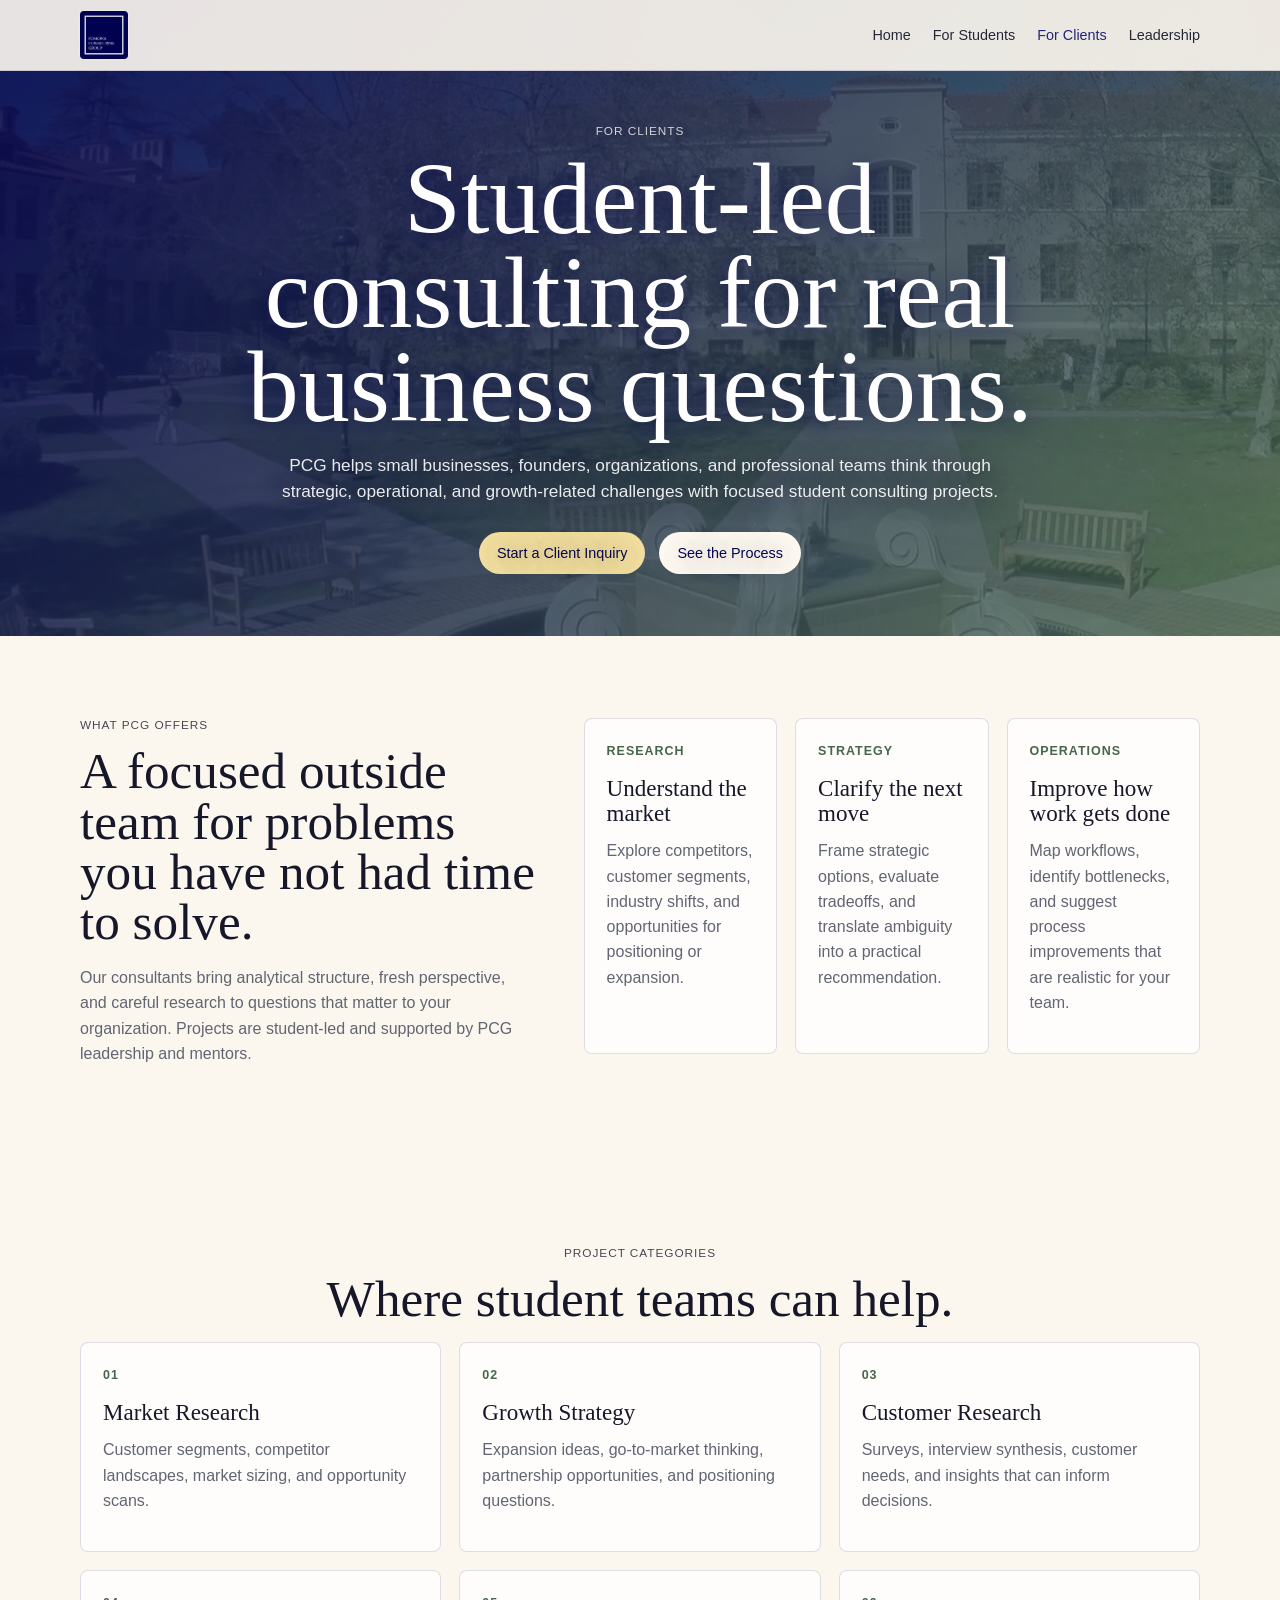
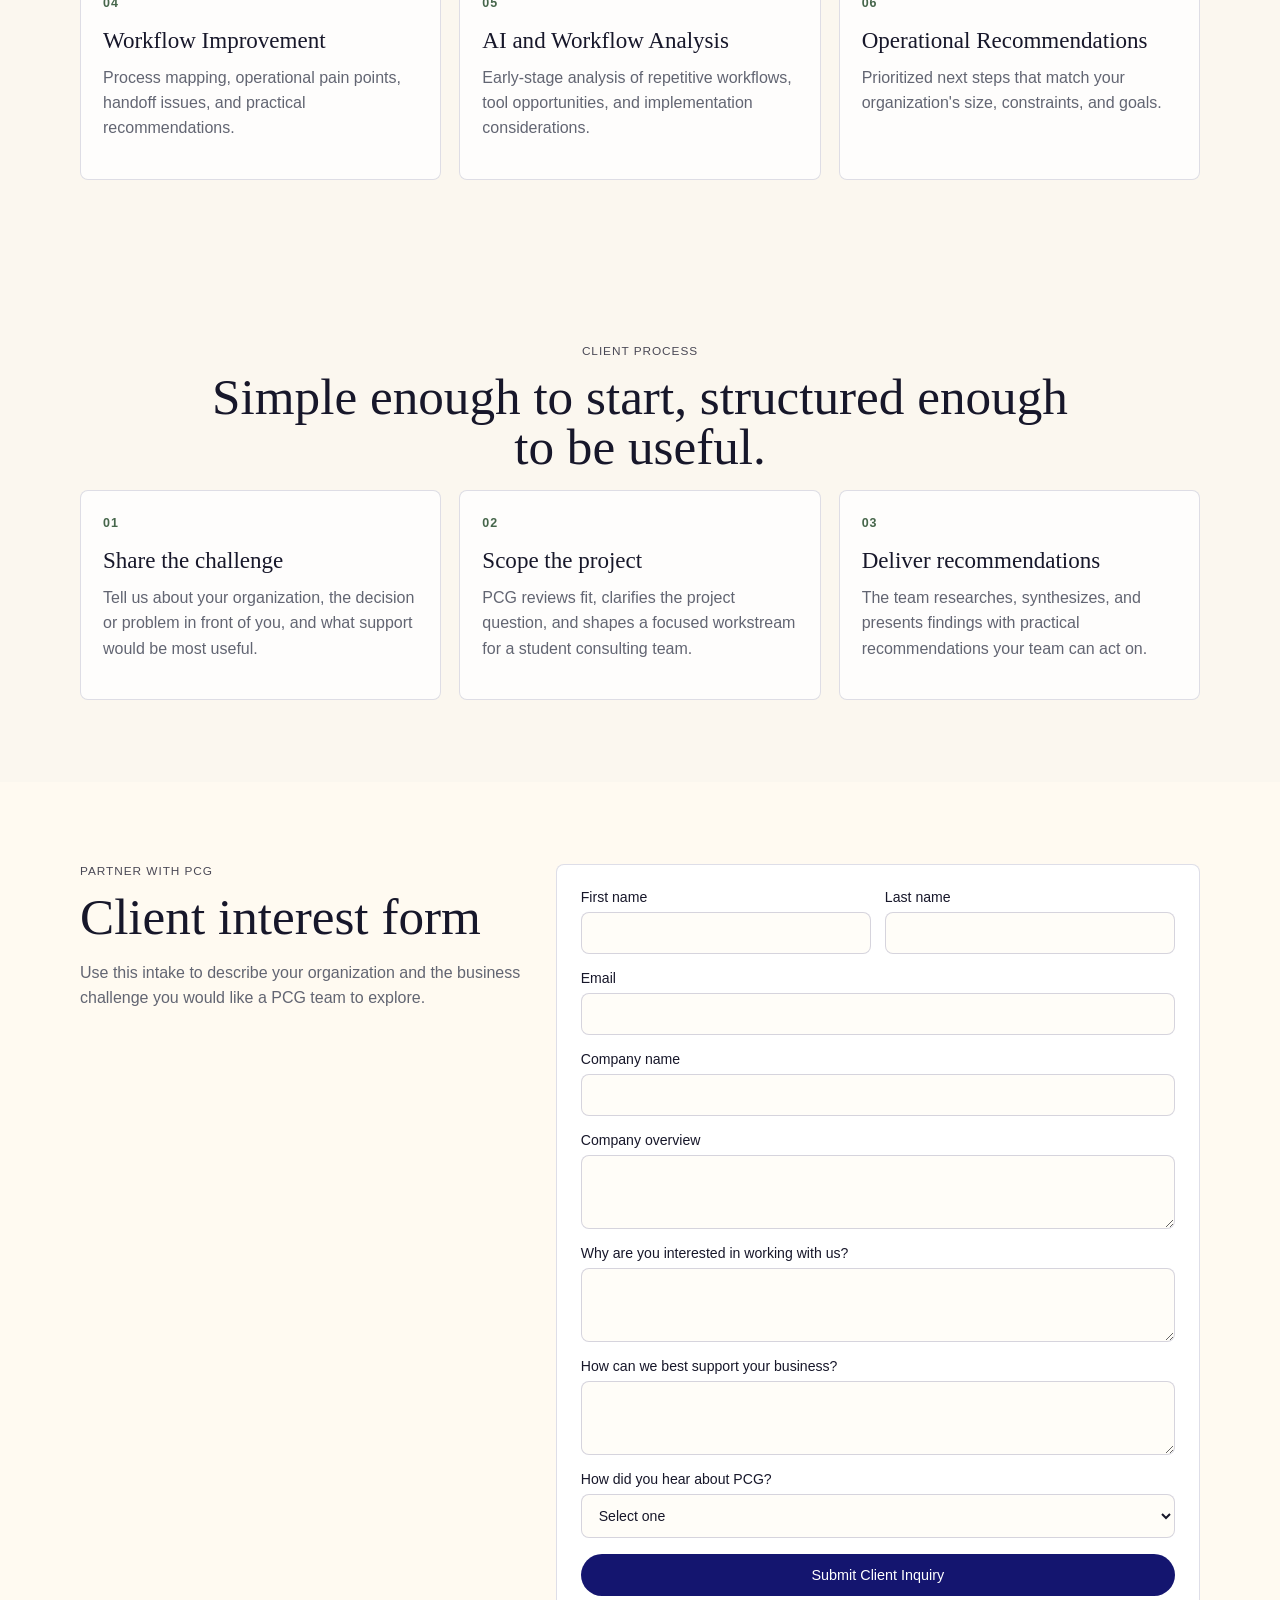
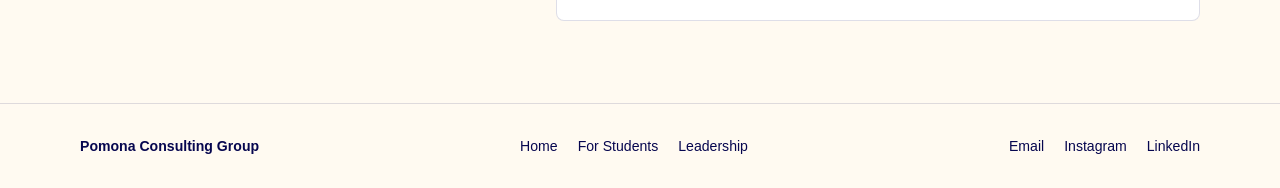
==== clients.html @ 4e0ae2c9 "Restructure PCG site for students and clients" ====
<!doctype html>
<html lang="en">
  <head>
    <meta charset="utf-8">
    <meta name="viewport" content="width=device-width, initial-scale=1">
    <meta name="description" content="Partner with Pomona Consulting Group on student-led consulting projects for strategy, operations, research, and growth questions.">
    <title>For Clients | Pomona Consulting Group</title>
    <link rel="icon" href="assets/pcg-logo.png" type="image/png">
    <link rel="apple-touch-icon" href="assets/pcg-logo.png">
    <link rel="stylesheet" href="styles.css">
  </head>
  <body>
    <div class="loader" aria-hidden="true">
      <div class="loader__pill"><span class="loader__spinner"></span><span>welcome to PCG</span></div>
    </div>

    <header class="site-header site-header--solid" data-header>
      <nav class="nav" aria-label="Primary navigation">
        <a class="nav__brand" href="index.html" aria-label="Pomona Consulting Group home"><img src="assets/pcg-logo.png" alt="Pomona Consulting Group"></a>
        <div class="nav__links">
          <a class="nav__link" href="index.html">Home</a>
          <a class="nav__link" href="students.html">For Students</a>
          <a class="nav__link is-active" href="clients.html">For Clients</a>
          <a class="nav__link" href="leadership.html">Leadership</a>
        </div>
        <button class="nav__toggle" type="button" data-menu-toggle aria-label="Open menu"><span></span><span></span></button>
      </nav>
      <div class="mobile-menu" data-mobile-menu>
        <a href="index.html">Home</a>
        <a href="students.html">For Students</a>
        <a href="clients.html">For Clients</a>
        <a href="leadership.html">Leadership</a>
      </div>
    </header>

    <main>
      <section class="hero hero--page">
        <div class="hero__content reveal">
          <p class="eyebrow">For clients</p>
          <h1>Student-led consulting for real business questions.</h1>
          <p class="hero__dek">PCG helps small businesses, founders, organizations, and professional teams think through strategic, operational, and growth-related challenges with focused student consulting projects.</p>
          <div class="hero__actions">
            <a class="button button--warm" href="#client-interest">Start a Client Inquiry</a>
            <a class="button button--light" href="#process">See the Process</a>
          </div>
        </div>
      </section>

      <section class="page-section section-pad">
        <div class="content-split">
          <div class="section-heading reveal">
            <p class="eyebrow">What PCG offers</p>
            <h2>A focused outside team for problems you have not had time to solve.</h2>
            <p>Our consultants bring analytical structure, fresh perspective, and careful research to questions that matter to your organization. Projects are student-led and supported by PCG leadership and mentors.</p>
          </div>
          <div class="detail-grid reveal">
            <article class="detail-card">
              <span>Research</span>
              <h3>Understand the market</h3>
              <p>Explore competitors, customer segments, industry shifts, and opportunities for positioning or expansion.</p>
            </article>
            <article class="detail-card">
              <span>Strategy</span>
              <h3>Clarify the next move</h3>
              <p>Frame strategic options, evaluate tradeoffs, and translate ambiguity into a practical recommendation.</p>
            </article>
            <article class="detail-card">
              <span>Operations</span>
              <h3>Improve how work gets done</h3>
              <p>Map workflows, identify bottlenecks, and suggest process improvements that are realistic for your team.</p>
            </article>
          </div>
        </div>
      </section>

      <section class="page-section section-pad">
        <div class="section-heading section-heading--center reveal">
          <p class="eyebrow">Project categories</p>
          <h2>Where student teams can help.</h2>
        </div>
        <div class="project-grid reveal">
          <article class="detail-card">
            <span>01</span>
            <h3>Market Research</h3>
            <p>Customer segments, competitor landscapes, market sizing, and opportunity scans.</p>
          </article>
          <article class="detail-card">
            <span>02</span>
            <h3>Growth Strategy</h3>
            <p>Expansion ideas, go-to-market thinking, partnership opportunities, and positioning questions.</p>
          </article>
          <article class="detail-card">
            <span>03</span>
            <h3>Customer Research</h3>
            <p>Surveys, interview synthesis, customer needs, and insights that can inform decisions.</p>
          </article>
          <article class="detail-card">
            <span>04</span>
            <h3>Workflow Improvement</h3>
            <p>Process mapping, operational pain points, handoff issues, and practical recommendations.</p>
          </article>
          <article class="detail-card">
            <span>05</span>
            <h3>AI and Workflow Analysis</h3>
            <p>Early-stage analysis of repetitive workflows, tool opportunities, and implementation considerations.</p>
          </article>
          <article class="detail-card">
            <span>06</span>
            <h3>Operational Recommendations</h3>
            <p>Prioritized next steps that match your organization's size, constraints, and goals.</p>
          </article>
        </div>
      </section>

      <section class="page-section section-pad" id="process">
        <div class="section-heading section-heading--center reveal">
          <p class="eyebrow">Client process</p>
          <h2>Simple enough to start, structured enough to be useful.</h2>
        </div>
        <div class="detail-grid reveal">
          <article class="process-card">
            <span>01</span>
            <h3>Share the challenge</h3>
            <p>Tell us about your organization, the decision or problem in front of you, and what support would be most useful.</p>
          </article>
          <article class="process-card">
            <span>02</span>
            <h3>Scope the project</h3>
            <p>PCG reviews fit, clarifies the project question, and shapes a focused workstream for a student consulting team.</p>
          </article>
          <article class="process-card">
            <span>03</span>
            <h3>Deliver recommendations</h3>
            <p>The team researches, synthesizes, and presents findings with practical recommendations your team can act on.</p>
          </article>
        </div>
      </section>

      <section class="form-panel section-pad" id="client-interest">
        <div class="section-heading reveal">
          <p class="eyebrow">Partner with PCG</p>
          <h2>Client interest form</h2>
          <p>Use this intake to describe your organization and the business challenge you would like a PCG team to explore.</p>
        </div>
        <form class="interest-form reveal" data-mailto="pomonaconsulting@gmail.com" data-subject="PCG Client Interest">
          <div class="form-row">
            <label>First name <input name="First name" autocomplete="given-name" required></label>
            <label>Last name <input name="Last name" autocomplete="family-name" required></label>
          </div>
          <label>Email <input type="email" name="Email" autocomplete="email" required></label>
          <label>Company name <input name="Company name" required></label>
          <label>Company overview <textarea name="Company overview" rows="3" required></textarea></label>
          <label>Why are you interested in working with us? <textarea name="Interest reason" rows="3" required></textarea></label>
          <label>How can we best support your business? <textarea name="Support needed" rows="3" required></textarea></label>
          <label>How did you hear about PCG?
            <select name="Referral source" required>
              <option value="">Select one</option>
              <option>Website</option>
              <option>Social media</option>
              <option>Personal referral</option>
              <option>Other</option>
            </select>
          </label>
          <button class="button" type="submit">Submit Client Inquiry</button>
        </form>
      </section>
    </main>

    <footer class="footer">
      <strong>Pomona Consulting Group</strong>
      <div><a href="index.html">Home</a><a href="students.html">For Students</a><a href="leadership.html">Leadership</a></div>
      <div><a href="mailto:pomonaconsulting@gmail.com">Email</a><a href="https://www.instagram.com/" target="_blank" rel="noreferrer">Instagram</a><a href="https://www.linkedin.com/" target="_blank" rel="noreferrer">LinkedIn</a></div>
    </footer>

    <script src="script.js"></script>
  </body>
</html>
---- styles.css ----
:root {
  --ink: #17172a;
  --muted: #626572;
  --paper: #fbf7ef;
  --cream: #fffaf1;
  --white: #ffffff;
  --wash: #f1eadc;
  --line: rgba(4, 0, 80, 0.13);
  --navy: #06064f;
  --navy-soft: #14156f;
  --blue: #494e9d;
  --lavender: #868bbf;
  --sage: #6f8c72;
  --sage-dark: #46664b;
  --gold: #d9b85d;
  --gold-soft: #f2df9f;
  --clay: #b86f52;
  --radius: 8px;
  --nav-height: 70px;
  --max: 1120px;
  --font-display: Georgia, "Times New Roman", serif;
  --font-body: "Avenir Next", Avenir, "Helvetica Neue", Arial, sans-serif;
}

* {
  box-sizing: border-box;
}

html {
  scroll-behavior: smooth;
}

body {
  margin: 0;
  background: var(--paper);
  color: var(--ink);
  font-family: var(--font-body);
  font-size: 16px;
  letter-spacing: 0;
}

body.is-loading {
  overflow: hidden;
}

a {
  color: inherit;
  text-decoration: none;
}

img,
video {
  display: block;
  max-width: 100%;
}

.loader {
  position: fixed;
  inset: 0;
  z-index: 100;
  display: grid;
  place-items: center;
  background: var(--navy);
  transition: opacity 700ms ease, visibility 700ms ease;
}

.loader.is-hidden {
  opacity: 0;
  visibility: hidden;
}

.loader__pill {
  display: inline-flex;
  align-items: center;
  gap: 14px;
  min-width: min(380px, calc(100vw - 48px));
  padding: 18px 24px;
  border: 1px solid rgba(255, 255, 255, 0.5);
  border-radius: 999px;
  background: rgba(255, 255, 255, 0.18);
  color: var(--white);
  font-size: 1.25rem;
}

.loader__spinner {
  width: 22px;
  height: 22px;
  border: 3px solid currentColor;
  border-top-color: transparent;
  border-radius: 999px;
  animation: spin 950ms linear infinite;
}

.site-header {
  position: fixed;
  top: 0;
  left: 0;
  right: 0;
  z-index: 20;
  color: var(--white);
  transition: color 260ms ease, background 260ms ease, backdrop-filter 260ms ease;
}

.site-header.is-scrolled,
.site-header.is-open,
.site-header--solid {
  color: var(--ink);
  background: rgba(255, 250, 241, 0.9);
  backdrop-filter: blur(18px);
  border-bottom: 1px solid var(--line);
}

.nav {
  width: min(var(--max), calc(100% - 72px));
  height: var(--nav-height);
  display: grid;
  grid-template-columns: auto 1fr;
  align-items: center;
  gap: 24px;
  margin: 0 auto;
}

.nav__brand {
  display: block;
  width: 48px;
  height: 48px;
}

.nav__brand img {
  width: 100%;
  height: 100%;
  object-fit: cover;
  border-radius: 4px;
  box-shadow: 0 0 0 1px rgba(255, 255, 255, 0.2);
}

.nav__links {
  display: flex;
  align-items: center;
  justify-content: flex-end;
  gap: 22px;
}

.nav__link {
  font-size: 0.9rem;
  opacity: 0.92;
}

.nav__link.is-active {
  color: var(--gold-soft);
}

.site-header.is-scrolled .nav__link.is-active,
.site-header.is-open .nav__link.is-active,
.site-header--solid .nav__link.is-active {
  color: var(--navy-soft);
}

.button {
  display: inline-flex;
  align-items: center;
  justify-content: center;
  min-height: 42px;
  padding: 12px 18px;
  border: 0;
  border-radius: 999px;
  background: var(--navy-soft);
  color: var(--white);
  cursor: pointer;
  font: inherit;
  font-size: 0.9rem;
  line-height: 1;
  transition: transform 220ms ease, background 220ms ease, color 220ms ease;
}

.button:hover {
  transform: translateY(-2px);
  background: var(--sage-dark);
}

.button--light {
  background: var(--cream);
  color: var(--navy);
}

.button--warm {
  background: var(--gold-soft);
  color: var(--navy);
}

.nav__toggle {
  display: none;
  width: 38px;
  height: 38px;
  border: 0;
  background: transparent;
  color: inherit;
  padding: 0;
}

.nav__toggle span {
  display: block;
  height: 1px;
  background: currentColor;
  margin: 8px 7px;
}

.mobile-menu {
  display: none;
}

.hero {
  min-height: 82svh;
  position: relative;
  display: grid;
  align-items: end;
  justify-items: center;
  padding: calc(var(--nav-height) + 54px) 24px 62px;
  overflow: hidden;
  color: var(--white);
  isolation: isolate;
}

.hero--page {
  min-height: 58svh;
  align-items: center;
  background:
    linear-gradient(135deg, rgba(6, 6, 79, 0.9), rgba(70, 102, 75, 0.74)),
    url("assets/pomona-hero-poster.jpg") center/cover;
}

.hero__media {
  position: absolute;
  inset: 0;
  z-index: -2;
  background: var(--navy);
}

.hero__media::after {
  content: "";
  position: absolute;
  inset: 0;
  background:
    radial-gradient(circle at 52% 42%, rgba(242, 223, 159, 0.16), transparent 42%),
    linear-gradient(to bottom, rgba(4, 0, 80, 0.38), rgba(4, 0, 80, 0.14) 46%, rgba(4, 0, 80, 0.58));
  z-index: 2;
}

.hero__video,
.hero__fallback {
  position: absolute;
  inset: 0;
  width: 100%;
  height: 100%;
  object-fit: cover;
}

.hero__video {
  filter: saturate(1.08) contrast(0.98) brightness(1.04);
  pointer-events: none;
}

.hero__fallback {
  background:
    linear-gradient(rgba(4, 0, 80, 0.32), rgba(4, 0, 80, 0.54)),
    url("assets/pomona-hero-poster.jpg") center/cover;
  z-index: -1;
}

.hero__content {
  width: min(910px, 100%);
  text-align: center;
  text-shadow: 0 2px 26px rgba(4, 0, 80, 0.64);
}

.hero__title {
  max-width: 980px;
}

.hero__title span {
  display: block;
}

.eyebrow {
  margin: 0 0 14px;
  color: currentColor;
  opacity: 0.78;
  font-size: 0.74rem;
  text-transform: uppercase;
  letter-spacing: 0.08em;
}

h1,
h2,
h3,
p {
  margin-top: 0;
}

h1,
h2,
h3 {
  font-family: var(--font-display);
  font-weight: 400;
}

h1 {
  margin: 0 auto 18px;
  font-size: clamp(3.5rem, 8vw, 7.6rem);
  line-height: 0.92;
}

h2 {
  margin-bottom: 18px;
  font-size: clamp(2rem, 4vw, 4.25rem);
  line-height: 0.98;
}

h3 {
  margin-bottom: 12px;
  font-size: clamp(1.24rem, 1.8vw, 1.8rem);
  line-height: 1.08;
}

.hero__dek {
  max-width: 760px;
  margin: 0 auto 28px;
  color: rgba(255, 255, 255, 0.9);
  font-size: clamp(1rem, 1.35vw, 1.16rem);
  line-height: 1.5;
}

.hero__actions,
.button-row {
  display: flex;
  align-items: center;
  justify-content: center;
  gap: 14px;
  flex-wrap: wrap;
}

.section-pad {
  padding: 82px max(24px, calc((100vw - var(--max)) / 2));
}

.mission {
  background: var(--paper);
}

.mission__copy,
.section-heading {
  width: min(860px, 100%);
}

.section-heading--center,
.mission__copy {
  margin: 0 auto;
  text-align: center;
}

.mission p:not(.eyebrow),
.section-heading p:not(.eyebrow),
.metrics p,
.preview-card p,
.client-panel p,
.interest-form p,
.detail-card p,
.process-card p,
.profile-card p,
.timeline-item p {
  color: var(--muted);
  line-height: 1.58;
}

.partners {
  background: var(--cream);
  overflow: hidden;
  border-top: 1px solid rgba(4, 0, 80, 0.08);
  border-bottom: 1px solid rgba(4, 0, 80, 0.08);
}

.logo-marquee {
  margin-top: 38px;
  overflow: hidden;
}

.logo-track {
  display: flex;
  width: max-content;
  gap: 16px;
  animation: marquee 52s linear infinite;
}

.logo-card {
  width: 160px;
  height: 94px;
  display: grid;
  place-items: center;
  padding: 18px;
  border: 1px solid rgba(4, 0, 80, 0.1);
  border-radius: var(--radius);
  background: var(--white);
  box-shadow: 0 10px 28px rgba(25, 22, 8, 0.05);
}

.logo-card--wide {
  width: 210px;
}

.logo-card img {
  max-width: 100%;
  max-height: 58px;
  object-fit: contain;
}

.metrics {
  display: grid;
  grid-template-columns: 0.82fr 1.18fr;
  gap: 48px;
  align-items: center;
  background:
    linear-gradient(135deg, rgba(242, 223, 159, 0.28), transparent 34%),
    linear-gradient(#fbf7ef, #f3eadb);
}

.metrics__photo {
  min-height: 520px;
  border-radius: var(--radius);
  overflow: hidden;
  box-shadow: 0 24px 70px rgba(25, 22, 8, 0.14);
}

.metrics__photo img {
  width: 100%;
  height: 100%;
  min-height: 520px;
  object-fit: cover;
}

.metrics__content h2 {
  font-size: clamp(2rem, 3.6vw, 4rem);
}

.metrics__grid {
  display: grid;
  grid-template-columns: repeat(2, 1fr);
  gap: 14px;
  margin-top: 30px;
}

.metric-card {
  min-height: 155px;
  display: flex;
  flex-direction: column;
  justify-content: space-between;
  padding: 20px;
  border: 1px solid rgba(4, 0, 80, 0.1);
  border-radius: var(--radius);
  background: rgba(255, 255, 255, 0.72);
}

.metric-card strong {
  color: var(--navy-soft);
  font-family: var(--font-display);
  font-size: clamp(3rem, 5vw, 5rem);
  line-height: 0.82;
  font-weight: 400;
}

.metric-card span {
  color: var(--ink);
  font-size: 0.82rem;
  font-weight: 700;
  letter-spacing: 0.04em;
  text-transform: uppercase;
}

.preview-grid {
  display: grid;
  grid-template-columns: 1fr 1fr;
  gap: 18px;
  background: var(--white);
}

.preview-card {
  min-height: 390px;
  display: flex;
  flex-direction: column;
  align-items: flex-start;
  justify-content: space-between;
  padding: 30px;
  border-radius: var(--radius);
  border: 1px solid var(--line);
}

.preview-card--students {
  background: linear-gradient(135deg, #ffffff, #f4eedf);
}

.preview-card--clients {
  background: linear-gradient(135deg, #f8fbf5, #eef3e8);
}

.preview-card p:not(.eyebrow) {
  max-width: 560px;
}

.leadership-teaser {
  display: grid;
  grid-template-columns: 1.15fr 0.85fr;
  gap: 48px;
  align-items: center;
  background: var(--navy);
  color: var(--white);
}

.leadership-teaser p {
  color: rgba(255, 255, 255, 0.76);
}

.portrait-stack {
  display: grid;
  grid-template-columns: repeat(3, 1fr);
  gap: 12px;
  min-height: 330px;
}

.portrait-stack div {
  border-radius: var(--radius);
  background:
    linear-gradient(160deg, rgba(255, 255, 255, 0.18), rgba(255, 255, 255, 0.04)),
    url("assets/pomona-hero-poster.jpg") center/cover;
  box-shadow: inset 0 0 0 1px rgba(255, 255, 255, 0.16);
}

.portrait-stack div:nth-child(2) {
  transform: translateY(34px);
}

.portrait-stack div:nth-child(3) {
  transform: translateY(68px);
}

.page-section {
  background: var(--paper);
}

.content-split {
  display: grid;
  grid-template-columns: 0.85fr 1.15fr;
  gap: 48px;
  align-items: start;
}

.detail-grid,
.project-grid,
.profile-grid {
  display: grid;
  gap: 18px;
}

.detail-grid {
  grid-template-columns: repeat(3, 1fr);
}

.project-grid {
  grid-template-columns: repeat(3, 1fr);
}

.profile-grid {
  grid-template-columns: repeat(auto-fit, minmax(230px, 1fr));
}

.detail-card,
.process-card,
.profile-card,
.timeline-item {
  border: 1px solid var(--line);
  border-radius: var(--radius);
  background: rgba(255, 255, 255, 0.78);
  padding: 22px;
}

.detail-card span,
.process-card span,
.timeline-item span {
  display: inline-block;
  margin-bottom: 18px;
  color: var(--sage-dark);
  font-size: 0.78rem;
  font-weight: 800;
  letter-spacing: 0.08em;
  text-transform: uppercase;
}

.pipeline {
  display: grid;
  gap: 14px;
  position: relative;
}

.pipeline::before {
  content: "";
  position: absolute;
  left: 22px;
  top: 24px;
  bottom: 24px;
  width: 1px;
  background: var(--line);
}

.timeline-item {
  position: relative;
  padding-left: 58px;
}

.timeline-item::before {
  content: "";
  position: absolute;
  left: 12px;
  top: 26px;
  width: 20px;
  height: 20px;
  border: 4px solid var(--paper);
  border-radius: 999px;
  background: var(--gold);
  box-shadow: 0 0 0 1px var(--line);
}

.form-panel {
  display: grid;
  grid-template-columns: 0.82fr 1.18fr;
  gap: 28px;
  align-items: start;
  background: var(--cream);
}

.interest-form {
  display: grid;
  gap: 16px;
  padding: 24px;
  border: 1px solid var(--line);
  border-radius: var(--radius);
  background: var(--white);
}

.interest-form label {
  display: grid;
  gap: 7px;
  color: var(--ink);
  font-size: 0.88rem;
}

.form-row {
  display: grid;
  grid-template-columns: 1fr 1fr;
  gap: 14px;
}

input,
select,
textarea {
  width: 100%;
  border: 1px solid rgba(4, 0, 80, 0.16);
  border-radius: var(--radius);
  background: #fffdf8;
  color: var(--ink);
  font: inherit;
  padding: 12px 13px;
}

textarea {
  resize: vertical;
}

input:focus,
select:focus,
textarea:focus {
  outline: 2px solid rgba(217, 184, 93, 0.45);
  border-color: var(--sage-dark);
}

.profile-card {
  display: grid;
  gap: 14px;
}

.profile-photo {
  aspect-ratio: 1 / 1;
  display: grid;
  place-items: center;
  border-radius: var(--radius);
  background:
    linear-gradient(135deg, rgba(217, 184, 93, 0.55), rgba(111, 140, 114, 0.58)),
    url("assets/pomona-hero-poster.jpg") center/cover;
  color: var(--white);
  font-family: var(--font-display);
  font-size: 2rem;
}

.profile-meta {
  display: grid;
  gap: 5px;
  color: var(--muted);
  font-size: 0.88rem;
}

.footer {
  display: grid;
  grid-template-columns: auto 1fr auto;
  gap: 28px;
  align-items: center;
  padding: 34px max(24px, calc((100vw - var(--max)) / 2));
  color: var(--navy);
  background: var(--cream);
  border-top: 1px solid var(--line);
  font-size: 0.88rem;
}

.footer div {
  display: flex;
  gap: 20px;
  flex-wrap: wrap;
  justify-content: center;
}

.footer div:last-child {
  justify-content: flex-end;
}

.reveal {
  opacity: 0;
  transform: translateY(28px);
  transition: opacity 700ms ease, transform 700ms ease;
}

.reveal.is-visible {
  opacity: 1;
  transform: translateY(0);
}

@keyframes spin {
  to {
    transform: rotate(360deg);
  }
}

@keyframes marquee {
  to {
    transform: translateX(-50%);
  }
}

@media (prefers-reduced-motion: reduce) {
  *,
  *::before,
  *::after {
    animation-duration: 0.001ms !important;
    animation-iteration-count: 1 !important;
    scroll-behavior: auto !important;
    transition-duration: 0.001ms !important;
  }
}

@media (max-width: 1040px) {
  .detail-grid,
  .project-grid,
  .profile-grid {
    grid-template-columns: repeat(2, 1fr);
  }
}

@media (max-width: 920px) {
  .nav {
    grid-template-columns: auto 1fr auto;
  }

  .nav__links {
    display: none;
  }

  .nav__toggle {
    display: block;
    justify-self: end;
  }

  .mobile-menu {
    display: grid;
    gap: 18px;
    padding: 0 28px;
    max-height: 0;
    overflow: hidden;
    background: rgba(255, 250, 241, 0.94);
    color: var(--ink);
    transition: max-height 260ms ease, padding 260ms ease;
  }

  .mobile-menu.is-open {
    max-height: 280px;
    padding-bottom: 24px;
  }

  .metrics,
  .preview-grid,
  .leadership-teaser,
  .content-split,
  .form-panel,
  .footer {
    grid-template-columns: 1fr;
  }

  .metrics__photo,
  .metrics__photo img {
    min-height: 340px;
  }

  .footer,
  .footer div,
  .footer div:last-child {
    justify-content: center;
    text-align: center;
  }
}

@media (max-width: 640px) {
  .nav {
    width: calc(100% - 28px);
  }

  .nav__brand {
    width: 44px;
    height: 44px;
  }

  .hero {
    min-height: 78svh;
    padding: calc(var(--nav-height) + 38px) 18px 46px;
  }

  h1 {
    font-size: clamp(3rem, 15vw, 4.8rem);
  }

  .hero__dek {
    font-size: 0.98rem;
  }

  .section-pad {
    padding: 64px 18px;
  }

  .metrics__grid,
  .detail-grid,
  .project-grid,
  .profile-grid,
  .form-row {
    grid-template-columns: 1fr;
  }

  .preview-card {
    min-height: 320px;
    padding: 22px;
  }

  .logo-card {
    width: 138px;
    height: 84px;
  }

  .logo-card--wide {
    width: 178px;
  }
}
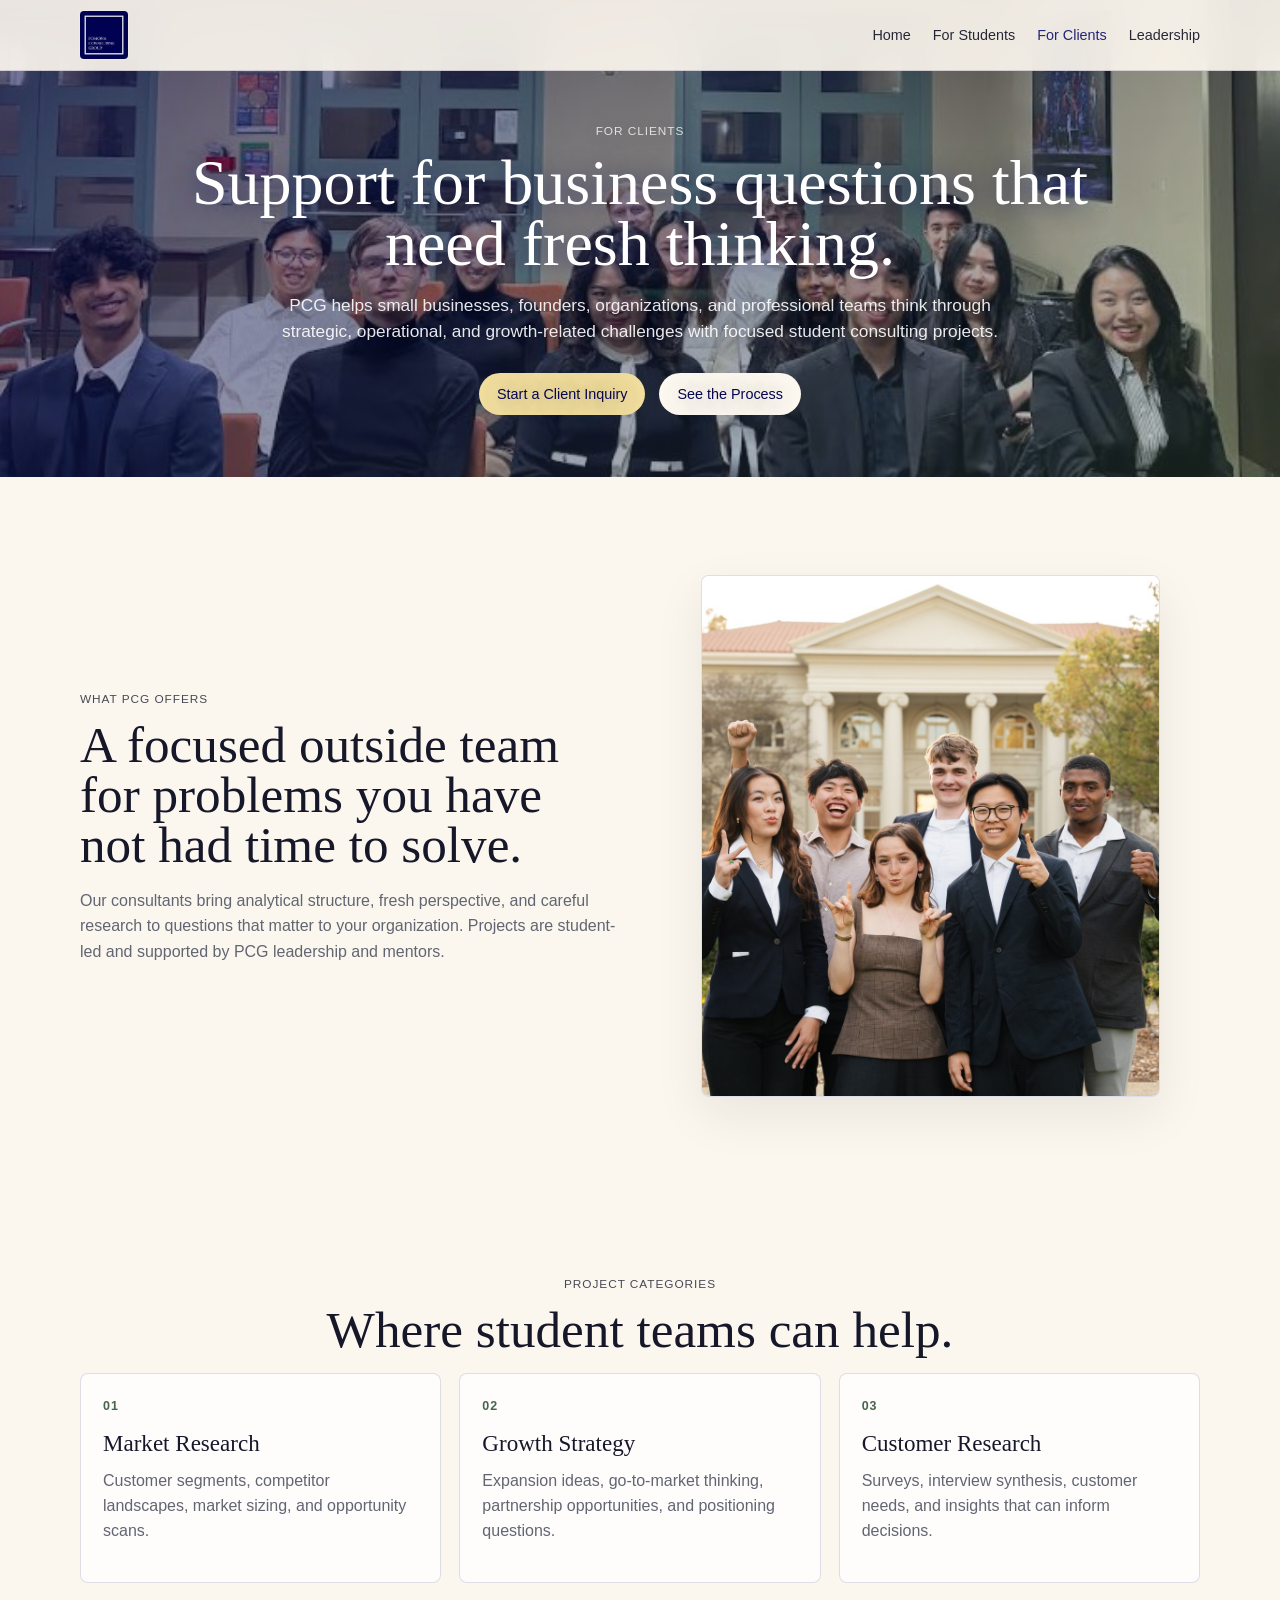
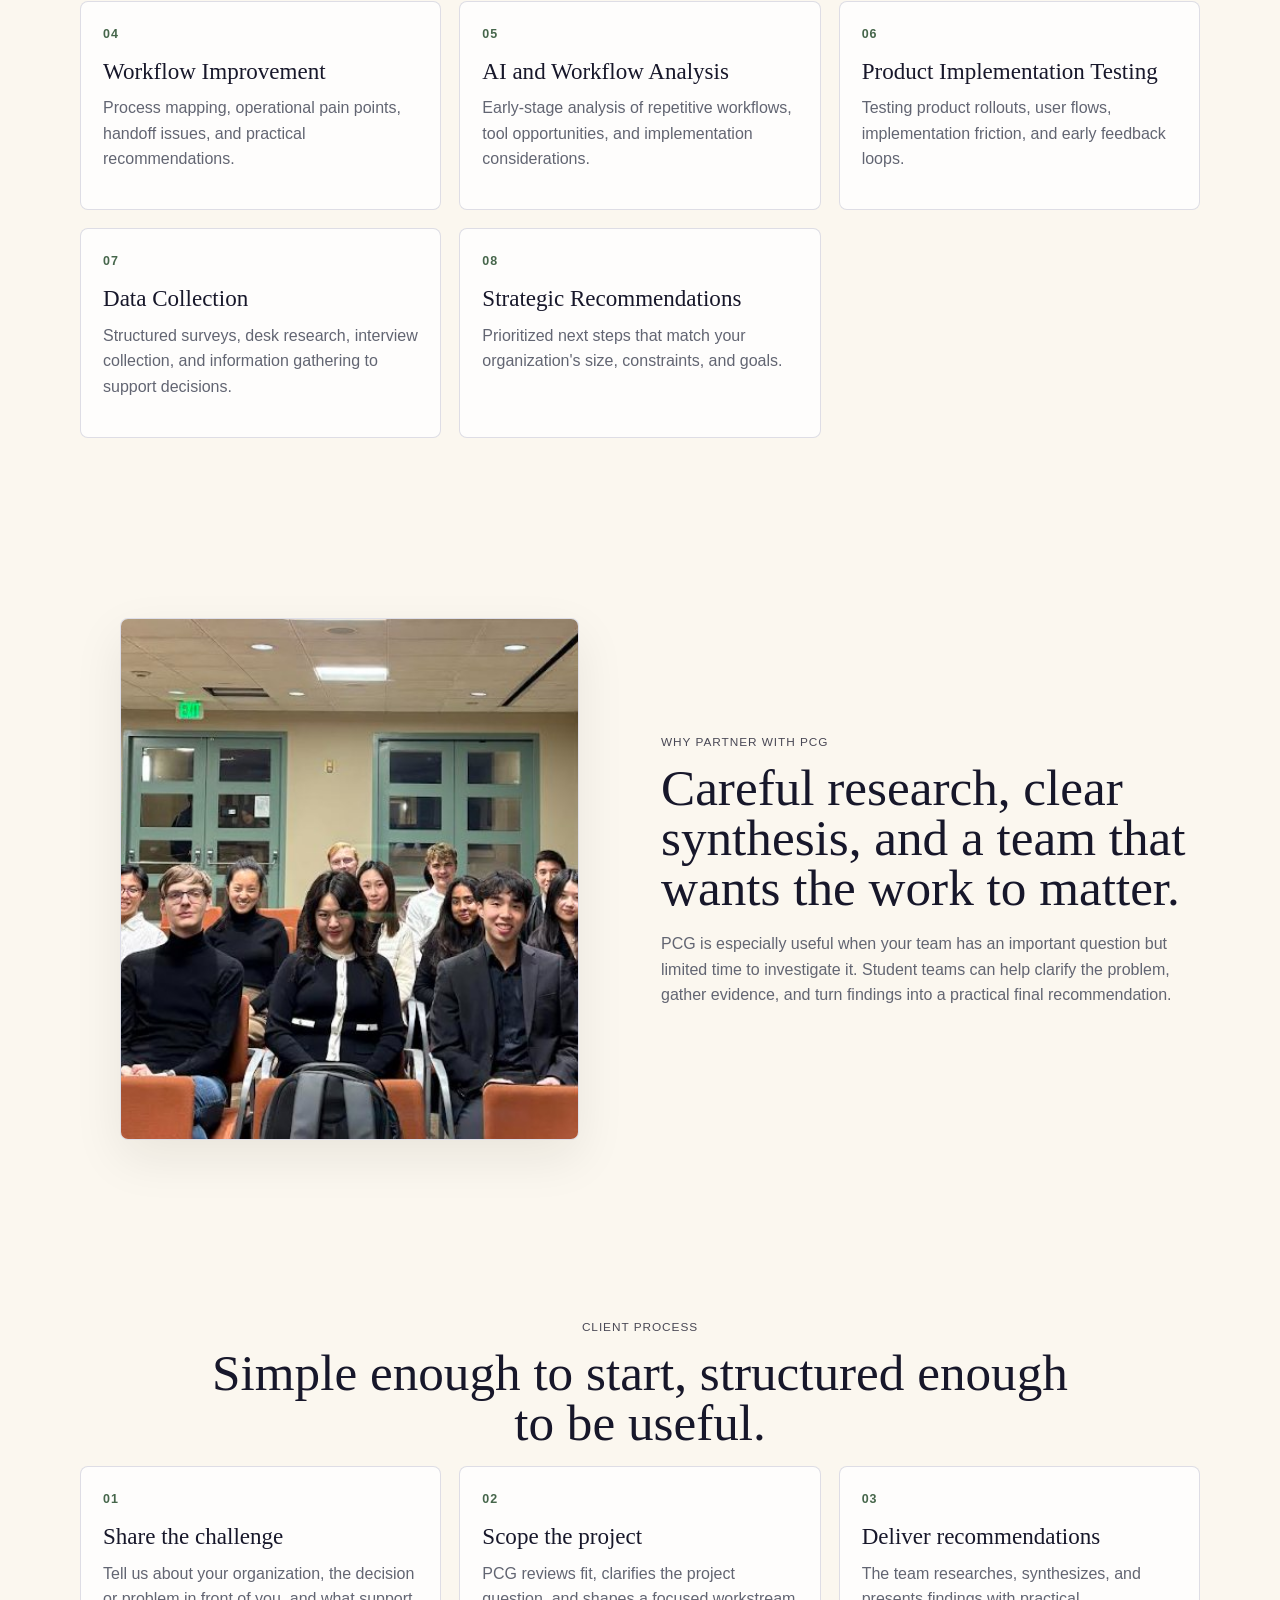
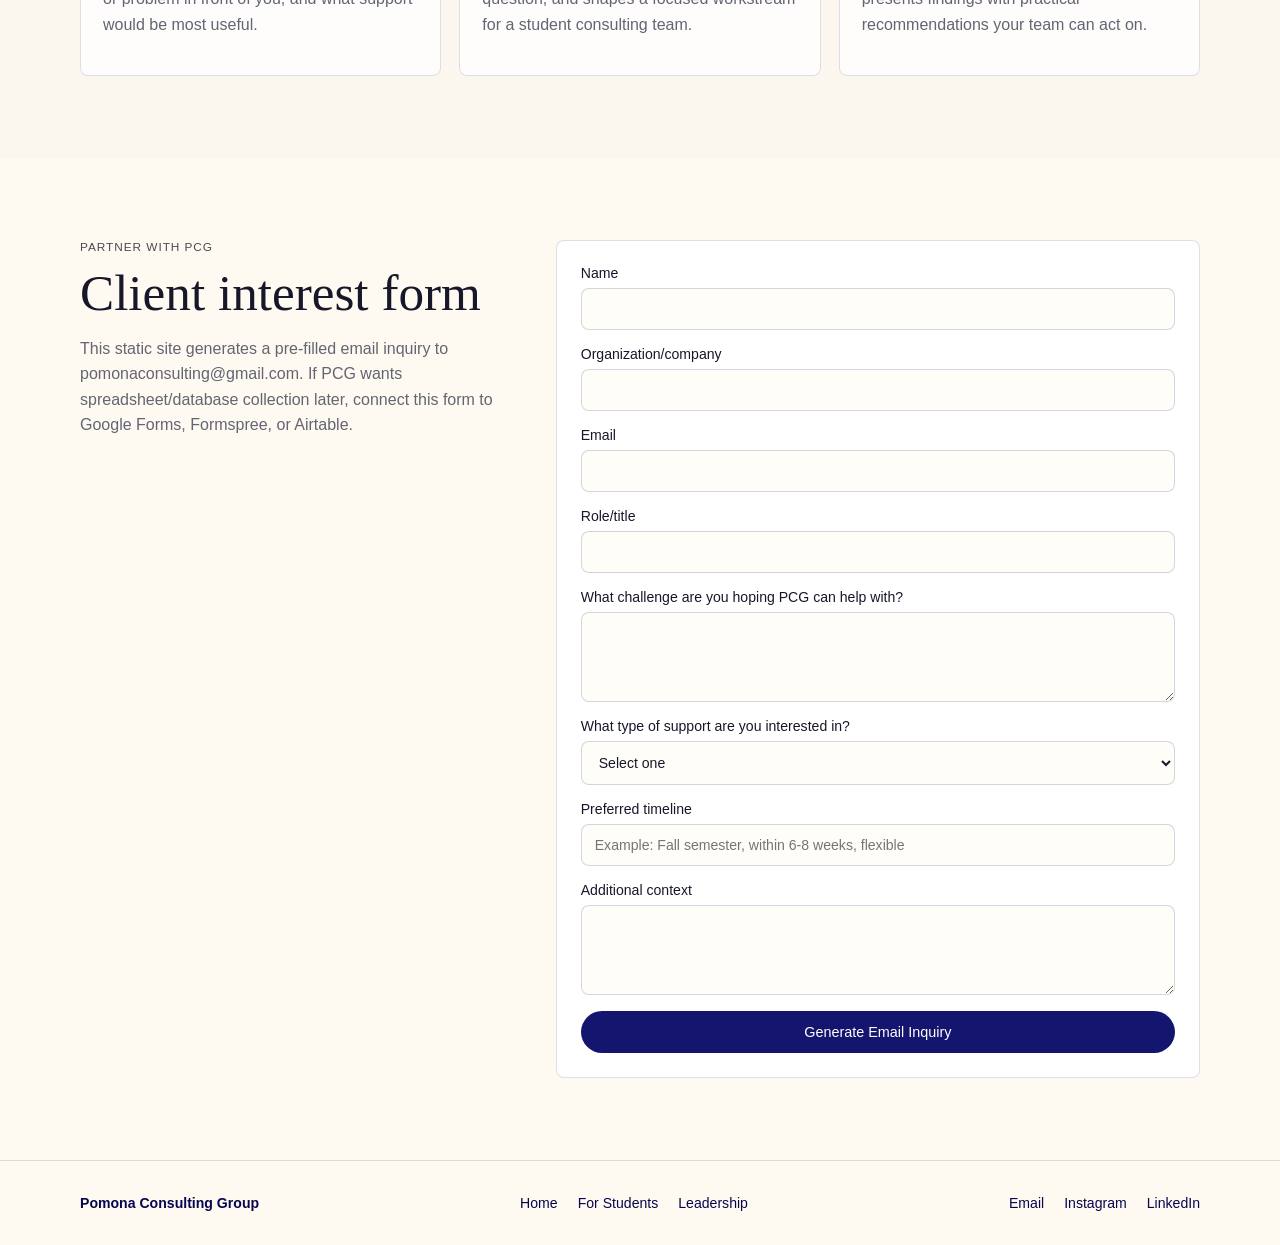
==== commit 95322571: "Refine PCG site with photos and recruiting pages" ====
--- a/clients.html
+++ b/clients.html
@@ -10,66 +10,37 @@
     <link rel="stylesheet" href="styles.css">
   </head>
   <body>
-    <div class="loader" aria-hidden="true">
-      <div class="loader__pill"><span class="loader__spinner"></span><span>welcome to PCG</span></div>
-    </div>
+    <div class="loader" aria-hidden="true"><div class="loader__pill"><span class="loader__spinner"></span><span>welcome to PCG</span></div></div>
 
     <header class="site-header site-header--solid" data-header>
       <nav class="nav" aria-label="Primary navigation">
         <a class="nav__brand" href="index.html" aria-label="Pomona Consulting Group home"><img src="assets/pcg-logo.png" alt="Pomona Consulting Group"></a>
-        <div class="nav__links">
-          <a class="nav__link" href="index.html">Home</a>
-          <a class="nav__link" href="students.html">For Students</a>
-          <a class="nav__link is-active" href="clients.html">For Clients</a>
-          <a class="nav__link" href="leadership.html">Leadership</a>
-        </div>
+        <div class="nav__links"><a class="nav__link" href="index.html">Home</a><a class="nav__link" href="students.html">For Students</a><a class="nav__link is-active" href="clients.html">For Clients</a><a class="nav__link" href="leadership.html">Leadership</a></div>
         <button class="nav__toggle" type="button" data-menu-toggle aria-label="Open menu"><span></span><span></span></button>
       </nav>
-      <div class="mobile-menu" data-mobile-menu>
-        <a href="index.html">Home</a>
-        <a href="students.html">For Students</a>
-        <a href="clients.html">For Clients</a>
-        <a href="leadership.html">Leadership</a>
-      </div>
+      <div class="mobile-menu" data-mobile-menu><a href="index.html">Home</a><a href="students.html">For Students</a><a href="clients.html">For Clients</a><a href="leadership.html">Leadership</a></div>
     </header>
 
     <main>
-      <section class="hero hero--page">
+      <section class="hero hero--page hero--clients">
         <div class="hero__content reveal">
           <p class="eyebrow">For clients</p>
-          <h1>Student-led consulting for real business questions.</h1>
+          <h1>Support for business questions that need fresh thinking.</h1>
           <p class="hero__dek">PCG helps small businesses, founders, organizations, and professional teams think through strategic, operational, and growth-related challenges with focused student consulting projects.</p>
-          <div class="hero__actions">
-            <a class="button button--warm" href="#client-interest">Start a Client Inquiry</a>
-            <a class="button button--light" href="#process">See the Process</a>
-          </div>
+          <div class="hero__actions"><a class="button button--warm" href="#client-interest">Start a Client Inquiry</a><a class="button button--light" href="#process">See the Process</a></div>
         </div>
       </section>
 
       <section class="page-section section-pad">
-        <div class="content-split">
+        <div class="photo-split">
           <div class="section-heading reveal">
             <p class="eyebrow">What PCG offers</p>
             <h2>A focused outside team for problems you have not had time to solve.</h2>
             <p>Our consultants bring analytical structure, fresh perspective, and careful research to questions that matter to your organization. Projects are student-led and supported by PCG leadership and mentors.</p>
           </div>
-          <div class="detail-grid reveal">
-            <article class="detail-card">
-              <span>Research</span>
-              <h3>Understand the market</h3>
-              <p>Explore competitors, customer segments, industry shifts, and opportunities for positioning or expansion.</p>
-            </article>
-            <article class="detail-card">
-              <span>Strategy</span>
-              <h3>Clarify the next move</h3>
-              <p>Frame strategic options, evaluate tradeoffs, and translate ambiguity into a practical recommendation.</p>
-            </article>
-            <article class="detail-card">
-              <span>Operations</span>
-              <h3>Improve how work gets done</h3>
-              <p>Map workflows, identify bottlenecks, and suggest process improvements that are realistic for your team.</p>
-            </article>
-          </div>
+          <figure class="photo-card photo-card--presentation reveal">
+            <img src="assets/photos/clients-team.jpg" alt="PCG project team outdoors">
+          </figure>
         </div>
       </section>
 
@@ -79,36 +50,27 @@
           <h2>Where student teams can help.</h2>
         </div>
         <div class="project-grid reveal">
-          <article class="detail-card">
-            <span>01</span>
-            <h3>Market Research</h3>
-            <p>Customer segments, competitor landscapes, market sizing, and opportunity scans.</p>
-          </article>
-          <article class="detail-card">
-            <span>02</span>
-            <h3>Growth Strategy</h3>
-            <p>Expansion ideas, go-to-market thinking, partnership opportunities, and positioning questions.</p>
-          </article>
-          <article class="detail-card">
-            <span>03</span>
-            <h3>Customer Research</h3>
-            <p>Surveys, interview synthesis, customer needs, and insights that can inform decisions.</p>
-          </article>
-          <article class="detail-card">
-            <span>04</span>
-            <h3>Workflow Improvement</h3>
-            <p>Process mapping, operational pain points, handoff issues, and practical recommendations.</p>
-          </article>
-          <article class="detail-card">
-            <span>05</span>
-            <h3>AI and Workflow Analysis</h3>
-            <p>Early-stage analysis of repetitive workflows, tool opportunities, and implementation considerations.</p>
-          </article>
-          <article class="detail-card">
-            <span>06</span>
-            <h3>Operational Recommendations</h3>
-            <p>Prioritized next steps that match your organization's size, constraints, and goals.</p>
-          </article>
+          <article class="detail-card"><span>01</span><h3>Market Research</h3><p>Customer segments, competitor landscapes, market sizing, and opportunity scans.</p></article>
+          <article class="detail-card"><span>02</span><h3>Growth Strategy</h3><p>Expansion ideas, go-to-market thinking, partnership opportunities, and positioning questions.</p></article>
+          <article class="detail-card"><span>03</span><h3>Customer Research</h3><p>Surveys, interview synthesis, customer needs, and insights that can inform decisions.</p></article>
+          <article class="detail-card"><span>04</span><h3>Workflow Improvement</h3><p>Process mapping, operational pain points, handoff issues, and practical recommendations.</p></article>
+          <article class="detail-card"><span>05</span><h3>AI and Workflow Analysis</h3><p>Early-stage analysis of repetitive workflows, tool opportunities, and implementation considerations.</p></article>
+          <article class="detail-card"><span>06</span><h3>Product Implementation Testing</h3><p>Testing product rollouts, user flows, implementation friction, and early feedback loops.</p></article>
+          <article class="detail-card"><span>07</span><h3>Data Collection</h3><p>Structured surveys, desk research, interview collection, and information gathering to support decisions.</p></article>
+          <article class="detail-card"><span>08</span><h3>Strategic Recommendations</h3><p>Prioritized next steps that match your organization's size, constraints, and goals.</p></article>
+        </div>
+      </section>
+
+      <section class="page-section section-pad">
+        <div class="photo-split">
+          <figure class="photo-card reveal">
+            <img src="assets/photos/clients-boba.jpg" alt="PCG students together after final presentations">
+          </figure>
+          <div class="section-heading reveal">
+            <p class="eyebrow">Why partner with PCG</p>
+            <h2>Careful research, clear synthesis, and a team that wants the work to matter.</h2>
+            <p>PCG is especially useful when your team has an important question but limited time to investigate it. Student teams can help clarify the problem, gather evidence, and turn findings into a practical final recommendation.</p>
+          </div>
         </div>
       </section>
 
@@ -118,21 +80,9 @@
           <h2>Simple enough to start, structured enough to be useful.</h2>
         </div>
         <div class="detail-grid reveal">
-          <article class="process-card">
-            <span>01</span>
-            <h3>Share the challenge</h3>
-            <p>Tell us about your organization, the decision or problem in front of you, and what support would be most useful.</p>
-          </article>
-          <article class="process-card">
-            <span>02</span>
-            <h3>Scope the project</h3>
-            <p>PCG reviews fit, clarifies the project question, and shapes a focused workstream for a student consulting team.</p>
-          </article>
-          <article class="process-card">
-            <span>03</span>
-            <h3>Deliver recommendations</h3>
-            <p>The team researches, synthesizes, and presents findings with practical recommendations your team can act on.</p>
-          </article>
+          <article class="process-card"><span>01</span><h3>Share the challenge</h3><p>Tell us about your organization, the decision or problem in front of you, and what support would be most useful.</p></article>
+          <article class="process-card"><span>02</span><h3>Scope the project</h3><p>PCG reviews fit, clarifies the project question, and shapes a focused workstream for a student consulting team.</p></article>
+          <article class="process-card"><span>03</span><h3>Deliver recommendations</h3><p>The team researches, synthesizes, and presents findings with practical recommendations your team can act on.</p></article>
         </div>
       </section>
 
@@ -140,28 +90,31 @@
         <div class="section-heading reveal">
           <p class="eyebrow">Partner with PCG</p>
           <h2>Client interest form</h2>
-          <p>Use this intake to describe your organization and the business challenge you would like a PCG team to explore.</p>
+          <p>This static site generates a pre-filled email inquiry to <a href="mailto:pomonaconsulting@gmail.com">pomonaconsulting@gmail.com</a>. If PCG wants spreadsheet/database collection later, connect this form to Google Forms, Formspree, or Airtable.</p>
         </div>
         <form class="interest-form reveal" data-mailto="pomonaconsulting@gmail.com" data-subject="PCG Client Interest">
-          <div class="form-row">
-            <label>First name <input name="First name" autocomplete="given-name" required></label>
-            <label>Last name <input name="Last name" autocomplete="family-name" required></label>
-          </div>
+          <label>Name <input name="Name" autocomplete="name" required></label>
+          <label>Organization/company <input name="Organization/company" required></label>
           <label>Email <input type="email" name="Email" autocomplete="email" required></label>
-          <label>Company name <input name="Company name" required></label>
-          <label>Company overview <textarea name="Company overview" rows="3" required></textarea></label>
-          <label>Why are you interested in working with us? <textarea name="Interest reason" rows="3" required></textarea></label>
-          <label>How can we best support your business? <textarea name="Support needed" rows="3" required></textarea></label>
-          <label>How did you hear about PCG?
-            <select name="Referral source" required>
+          <label>Role/title <input name="Role/title"></label>
+          <label>What challenge are you hoping PCG can help with? <textarea name="Challenge" rows="4" required></textarea></label>
+          <label>What type of support are you interested in?
+            <select name="Support type" required>
               <option value="">Select one</option>
-              <option>Website</option>
-              <option>Social media</option>
-              <option>Personal referral</option>
-              <option>Other</option>
+              <option>Market research</option>
+              <option>Growth strategy</option>
+              <option>Workflow or operational improvement</option>
+              <option>Customer research</option>
+              <option>AI/workflow analysis</option>
+              <option>Product implementation testing</option>
+              <option>Data collection</option>
+              <option>Strategic recommendations</option>
+              <option>Not sure yet</option>
             </select>
           </label>
-          <button class="button" type="submit">Submit Client Inquiry</button>
+          <label>Preferred timeline <input name="Preferred timeline" placeholder="Example: Fall semester, within 6-8 weeks, flexible"></label>
+          <label>Additional context <textarea name="Additional context" rows="4"></textarea></label>
+          <button class="button" type="submit">Generate Email Inquiry</button>
         </form>
       </section>
     </main>
@@ -169,9 +122,8 @@
     <footer class="footer">
       <strong>Pomona Consulting Group</strong>
       <div><a href="index.html">Home</a><a href="students.html">For Students</a><a href="leadership.html">Leadership</a></div>
-      <div><a href="mailto:pomonaconsulting@gmail.com">Email</a><a href="https://www.instagram.com/" target="_blank" rel="noreferrer">Instagram</a><a href="https://www.linkedin.com/" target="_blank" rel="noreferrer">LinkedIn</a></div>
+      <div><a href="mailto:pomonaconsulting@gmail.com">Email</a><a href="https://www.instagram.com/pomonaconsulting/" target="_blank" rel="noreferrer">Instagram</a><a href="https://www.linkedin.com/company/pomona-consulting-group" target="_blank" rel="noreferrer">LinkedIn</a></div>
     </footer>
-
     <script src="script.js"></script>
   </body>
 </html>
--- a/styles.css
+++ b/styles.css
@@ -222,11 +222,29 @@
 }
 
 .hero--page {
-  min-height: 58svh;
+  min-height: 52svh;
   align-items: center;
   background:
-    linear-gradient(135deg, rgba(6, 6, 79, 0.9), rgba(70, 102, 75, 0.74)),
+    linear-gradient(135deg, rgba(6, 6, 79, 0.68), rgba(70, 102, 75, 0.46)),
     url("assets/pomona-hero-poster.jpg") center/cover;
+}
+
+.hero--students {
+  background:
+    linear-gradient(135deg, rgba(6, 6, 79, 0.54), rgba(184, 111, 82, 0.26)),
+    url("assets/photos/students-hero.jpg") center 58%/cover;
+}
+
+.hero--clients {
+  background:
+    linear-gradient(135deg, rgba(6, 6, 79, 0.58), rgba(70, 102, 75, 0.32)),
+    url("assets/photos/clients-boba.jpg") center/cover;
+}
+
+.hero--leadership {
+  background:
+    linear-gradient(135deg, rgba(6, 6, 79, 0.48), rgba(70, 102, 75, 0.24)),
+    url("assets/photos/leadership-hero.jpg") center 36%/cover;
 }
 
 .hero__media {
@@ -306,8 +324,18 @@
 
 h1 {
   margin: 0 auto 18px;
+  font-size: clamp(3rem, 6vw, 6.2rem);
+  line-height: 0.92;
+}
+
+.hero--home h1 {
   font-size: clamp(3.5rem, 8vw, 7.6rem);
-  line-height: 0.92;
+}
+
+.hero--page h1 {
+  max-width: 920px;
+  font-size: clamp(2.6rem, 5vw, 5.2rem);
+  line-height: 0.96;
 }
 
 h2 {
@@ -392,8 +420,8 @@
 }
 
 .logo-card {
-  width: 160px;
-  height: 94px;
+  width: 188px;
+  height: 112px;
   display: grid;
   place-items: center;
   padding: 18px;
@@ -404,12 +432,12 @@
 }
 
 .logo-card--wide {
-  width: 210px;
+  width: 250px;
 }
 
 .logo-card img {
   max-width: 100%;
-  max-height: 58px;
+  max-height: 76px;
   object-fit: contain;
 }
 
@@ -435,6 +463,7 @@
   height: 100%;
   min-height: 520px;
   object-fit: cover;
+  object-position: center 30%;
 }
 
 .metrics__content h2 {
@@ -491,6 +520,7 @@
   padding: 30px;
   border-radius: var(--radius);
   border: 1px solid var(--line);
+  overflow: hidden;
 }
 
 .preview-card--students {
@@ -503,6 +533,28 @@
 
 .preview-card p:not(.eyebrow) {
   max-width: 560px;
+}
+
+.preview-card__image {
+  width: calc(100% + 60px);
+  height: 190px;
+  margin: -30px -30px 24px;
+  overflow: hidden;
+  border-bottom: 1px solid rgba(4, 0, 80, 0.1);
+}
+
+.preview-card__image img {
+  width: 100%;
+  height: 100%;
+  object-fit: cover;
+}
+
+.preview-card--students .preview-card__image img {
+  object-position: center 42%;
+}
+
+.preview-card--clients .preview-card__image img {
+  object-position: center 36%;
 }
 
 .leadership-teaser {
@@ -529,7 +581,7 @@
   border-radius: var(--radius);
   background:
     linear-gradient(160deg, rgba(255, 255, 255, 0.18), rgba(255, 255, 255, 0.04)),
-    url("assets/pomona-hero-poster.jpg") center/cover;
+    url("assets/photos/leadership-team.jpg") center 35%/cover;
   box-shadow: inset 0 0 0 1px rgba(255, 255, 255, 0.16);
 }
 
@@ -552,6 +604,43 @@
   align-items: start;
 }
 
+.photo-split {
+  display: grid;
+  grid-template-columns: 1fr 1fr;
+  gap: 42px;
+  align-items: center;
+}
+
+.photo-card {
+  overflow: hidden;
+  border-radius: var(--radius);
+  background: var(--white);
+  border: 1px solid var(--line);
+  box-shadow: 0 18px 50px rgba(25, 22, 8, 0.08);
+}
+
+.photo-card img {
+  width: 100%;
+  height: min(48vw, 520px);
+  min-height: 320px;
+  object-fit: cover;
+}
+
+.photo-card--top img {
+  object-position: center 24%;
+}
+
+.photo-card--presentation img {
+  object-position: center 38%;
+}
+
+.mini-nav {
+  display: flex;
+  flex-wrap: wrap;
+  gap: 10px;
+  margin-top: 24px;
+}
+
 .detail-grid,
 .project-grid,
 .profile-grid {
@@ -569,6 +658,23 @@
 
 .profile-grid {
   grid-template-columns: repeat(auto-fit, minmax(230px, 1fr));
+}
+
+.directors-layout {
+  display: grid;
+  gap: 18px;
+}
+
+.directors-row {
+  display: grid;
+  grid-template-columns: repeat(3, minmax(0, 1fr));
+  gap: 18px;
+}
+
+.directors-row--center {
+  grid-template-columns: repeat(2, minmax(0, 1fr));
+  width: min(760px, 100%);
+  margin: 0 auto;
 }
 
 .detail-card,
@@ -627,6 +733,147 @@
   box-shadow: 0 0 0 1px var(--line);
 }
 
+.journey-grid {
+  display: grid;
+  grid-template-columns: repeat(3, 1fr);
+  gap: 18px;
+  margin-top: 38px;
+}
+
+.journey-card {
+  position: relative;
+  min-height: 330px;
+  display: flex;
+  flex-direction: column;
+  justify-content: space-between;
+  padding: 24px;
+  border: 1px solid rgba(4, 0, 80, 0.12);
+  border-radius: var(--radius);
+  background: var(--white);
+  box-shadow: 0 14px 34px rgba(25, 22, 8, 0.06);
+  transition: transform 220ms ease, box-shadow 220ms ease, border-color 220ms ease;
+}
+
+.journey-card::before {
+  content: "";
+  position: absolute;
+  left: 24px;
+  right: 24px;
+  top: 70px;
+  height: 1px;
+  background: linear-gradient(90deg, var(--gold), transparent);
+}
+
+.journey-card:hover {
+  transform: translateY(-6px);
+  border-color: rgba(217, 184, 93, 0.7);
+  box-shadow: 0 22px 50px rgba(25, 22, 8, 0.11);
+}
+
+.journey-card span {
+  color: var(--sage-dark);
+  font-size: 0.78rem;
+  font-weight: 800;
+  letter-spacing: 0.08em;
+  text-transform: uppercase;
+}
+
+.journey-card p {
+  color: var(--muted);
+  line-height: 1.58;
+}
+
+.timeline-list {
+  display: grid;
+  gap: 18px;
+}
+
+.timeline-role {
+  display: grid;
+  grid-template-columns: 0.72fr 1.28fr;
+  gap: 22px;
+  align-items: start;
+  padding: 24px;
+  border: 1px solid var(--line);
+  border-radius: var(--radius);
+  background: rgba(255, 255, 255, 0.82);
+}
+
+.date-list {
+  display: grid;
+  gap: 10px;
+  margin: 18px 0 0;
+  padding: 0;
+  list-style: none;
+}
+
+.date-list li {
+  display: flex;
+  justify-content: space-between;
+  gap: 18px;
+  padding: 10px 0;
+  border-bottom: 1px solid rgba(4, 0, 80, 0.09);
+}
+
+.check-grid {
+  display: grid;
+  grid-template-columns: repeat(2, 1fr);
+  gap: 10px;
+}
+
+.check-grid label {
+  display: flex;
+  align-items: center;
+  gap: 10px;
+  padding: 12px;
+  border: 1px solid rgba(4, 0, 80, 0.12);
+  border-radius: var(--radius);
+  background: #fffdf8;
+}
+
+.check-grid input {
+  width: auto;
+}
+
+.instagram-grid {
+  display: grid;
+  grid-template-columns: 0.8fr 1.2fr;
+  gap: 28px;
+  align-items: center;
+}
+
+.post-grid {
+  display: grid;
+  grid-template-columns: repeat(3, 1fr);
+  gap: 14px;
+}
+
+.post-card {
+  min-height: 180px;
+  display: flex;
+  flex-direction: column;
+  justify-content: flex-end;
+  padding: 16px;
+  border-radius: var(--radius);
+  background:
+    linear-gradient(to top, rgba(6, 6, 79, 0.7), transparent 70%),
+    url("assets/photos/team-warm.jpg") center/cover;
+  color: var(--white);
+  overflow: hidden;
+}
+
+.post-card:nth-child(2) {
+  background:
+    linear-gradient(to top, rgba(6, 6, 79, 0.7), transparent 70%),
+    url("assets/photos/home-students-preview.jpg") center/cover;
+}
+
+.post-card:nth-child(3) {
+  background:
+    linear-gradient(to top, rgba(6, 6, 79, 0.7), transparent 70%),
+    url("assets/photos/clients-boba.jpg") center/cover;
+}
+
 .form-panel {
   display: grid;
   grid-template-columns: 0.82fr 1.18fr;
@@ -683,6 +930,7 @@
 .profile-card {
   display: grid;
   gap: 14px;
+  min-height: 100%;
 }
 
 .profile-photo {
@@ -690,12 +938,11 @@
   display: grid;
   place-items: center;
   border-radius: var(--radius);
-  background:
-    linear-gradient(135deg, rgba(217, 184, 93, 0.55), rgba(111, 140, 114, 0.58)),
-    url("assets/pomona-hero-poster.jpg") center/cover;
-  color: var(--white);
+  background: linear-gradient(135deg, #f1eadc, #dfe8d8);
+  color: var(--navy);
   font-family: var(--font-display);
   font-size: 2rem;
+  box-shadow: inset 0 0 0 1px rgba(4, 0, 80, 0.1);
 }
 
 .profile-meta {
@@ -804,7 +1051,9 @@
   .preview-grid,
   .leadership-teaser,
   .content-split,
+  .photo-split,
   .form-panel,
+  .instagram-grid,
   .footer {
     grid-template-columns: 1fr;
   }
@@ -812,6 +1061,13 @@
   .metrics__photo,
   .metrics__photo img {
     min-height: 340px;
+  }
+
+  .journey-grid,
+  .directors-row,
+  .directors-row--center {
+    grid-template-columns: 1fr;
+    width: 100%;
   }
 
   .footer,
@@ -838,7 +1094,11 @@
   }
 
   h1 {
-    font-size: clamp(3rem, 15vw, 4.8rem);
+    font-size: clamp(2.65rem, 13vw, 4.5rem);
+  }
+
+  .hero--page h1 {
+    font-size: clamp(2.35rem, 11vw, 3.8rem);
   }
 
   .hero__dek {
@@ -853,6 +1113,9 @@
   .detail-grid,
   .project-grid,
   .profile-grid,
+  .post-grid,
+  .timeline-role,
+  .check-grid,
   .form-row {
     grid-template-columns: 1fr;
   }
@@ -862,12 +1125,21 @@
     padding: 22px;
   }
 
+  .preview-card__image {
+    width: calc(100% + 44px);
+    margin: -22px -22px 20px;
+  }
+
   .logo-card {
-    width: 138px;
-    height: 84px;
+    width: 156px;
+    height: 96px;
   }
 
   .logo-card--wide {
-    width: 178px;
-  }
-}
+    width: 198px;
+  }
+
+  .logo-card img {
+    max-height: 66px;
+  }
+}
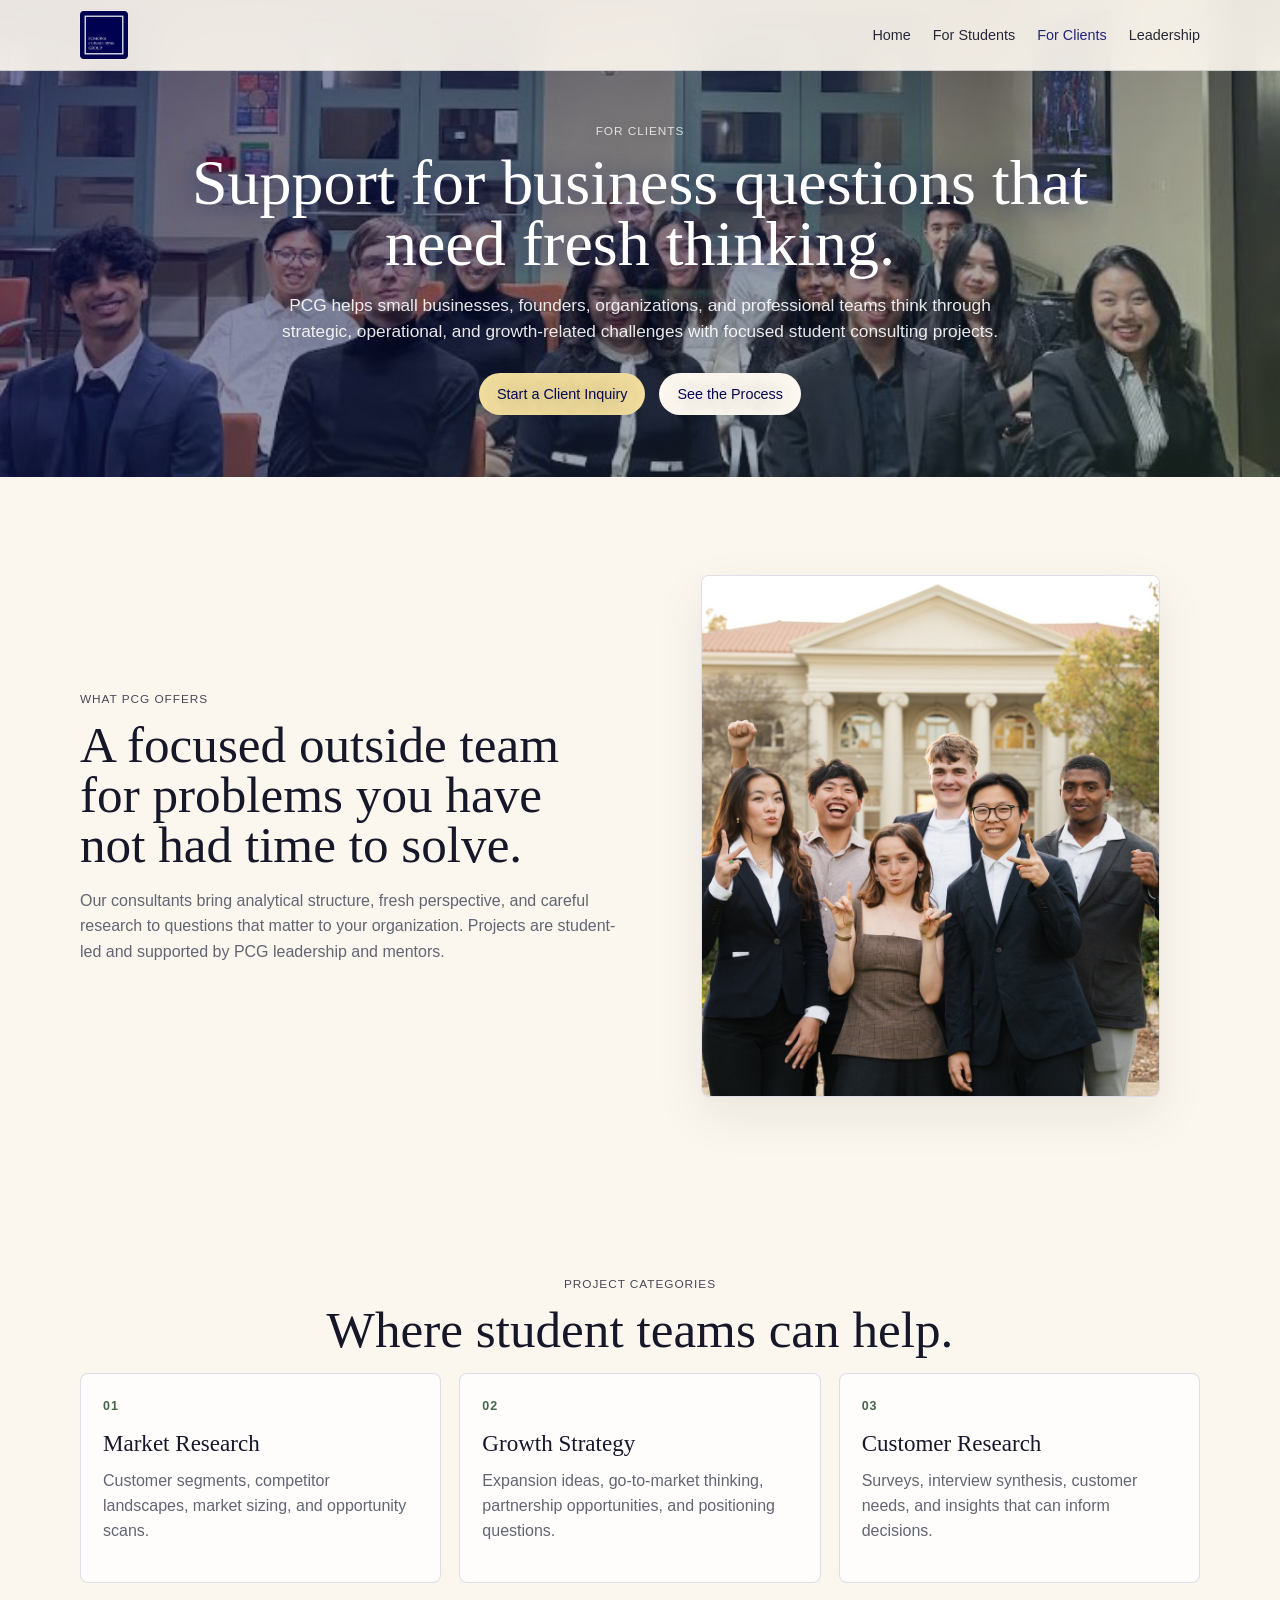
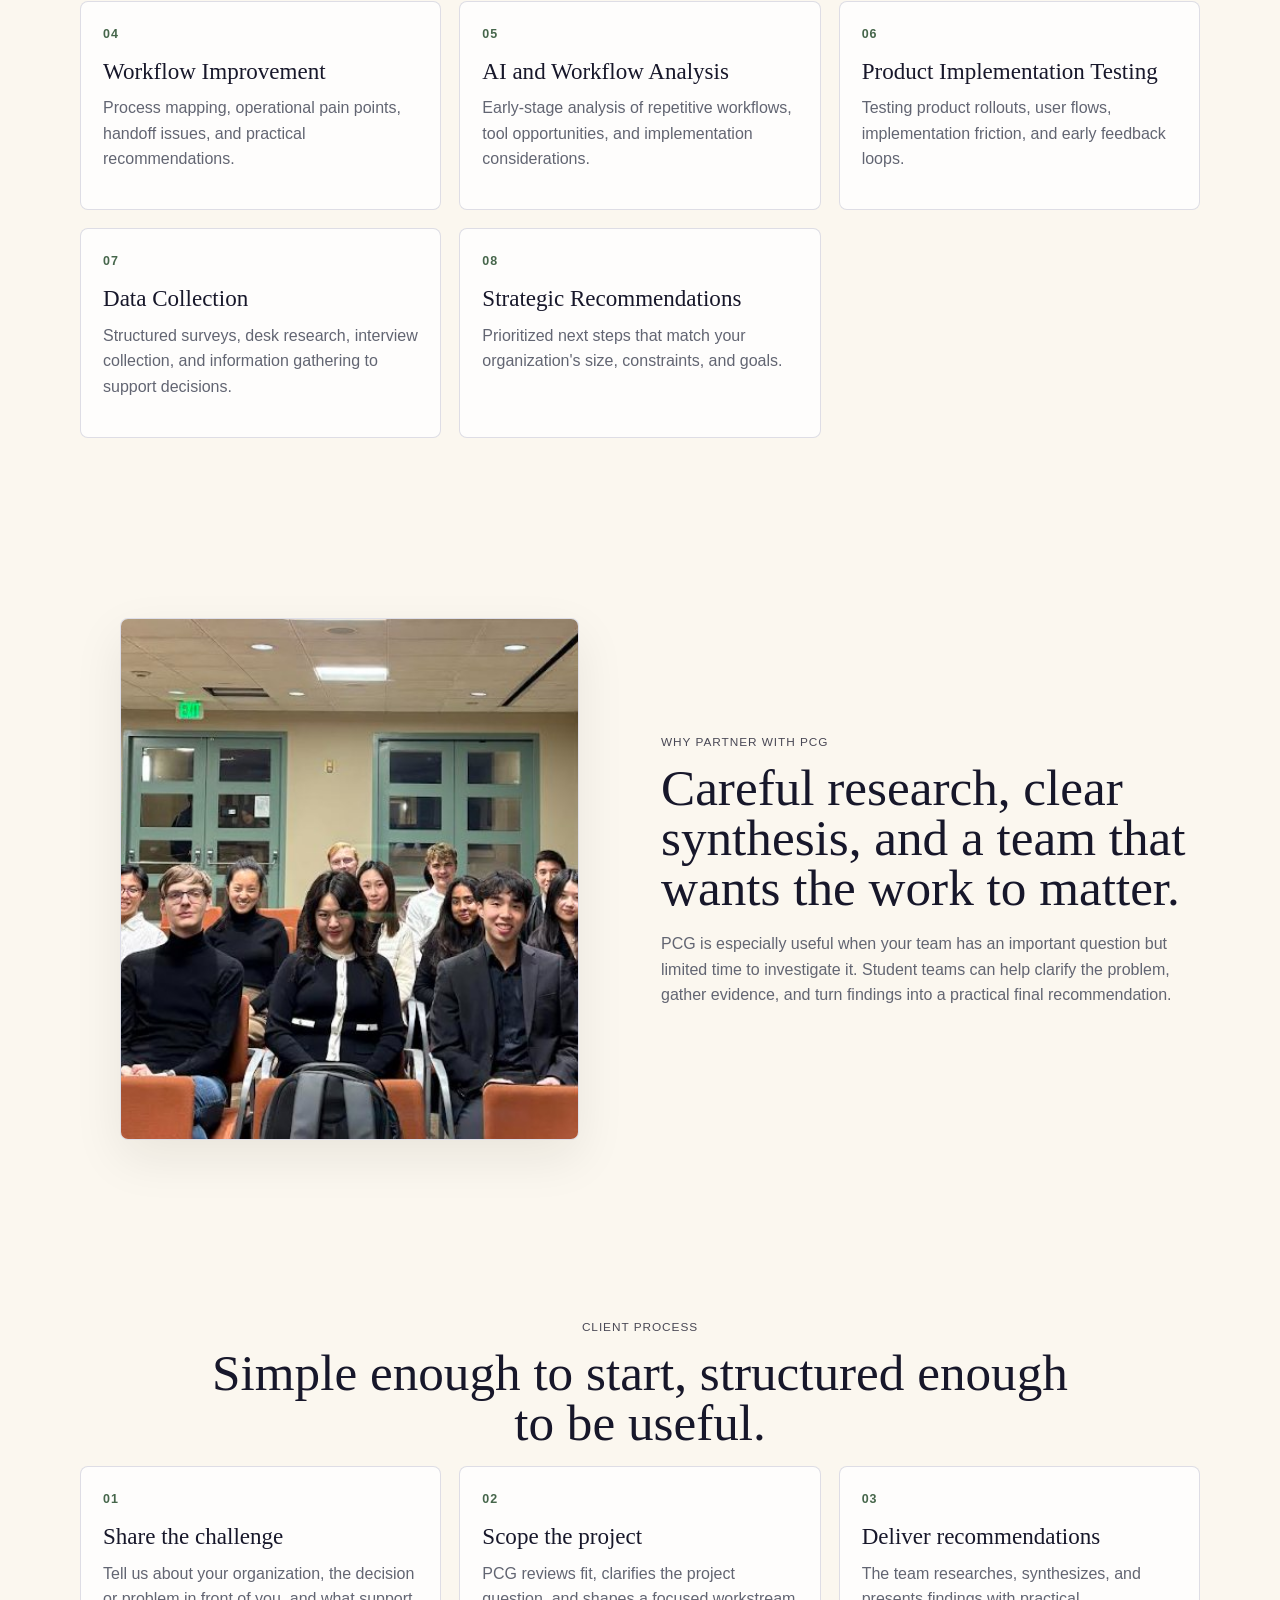
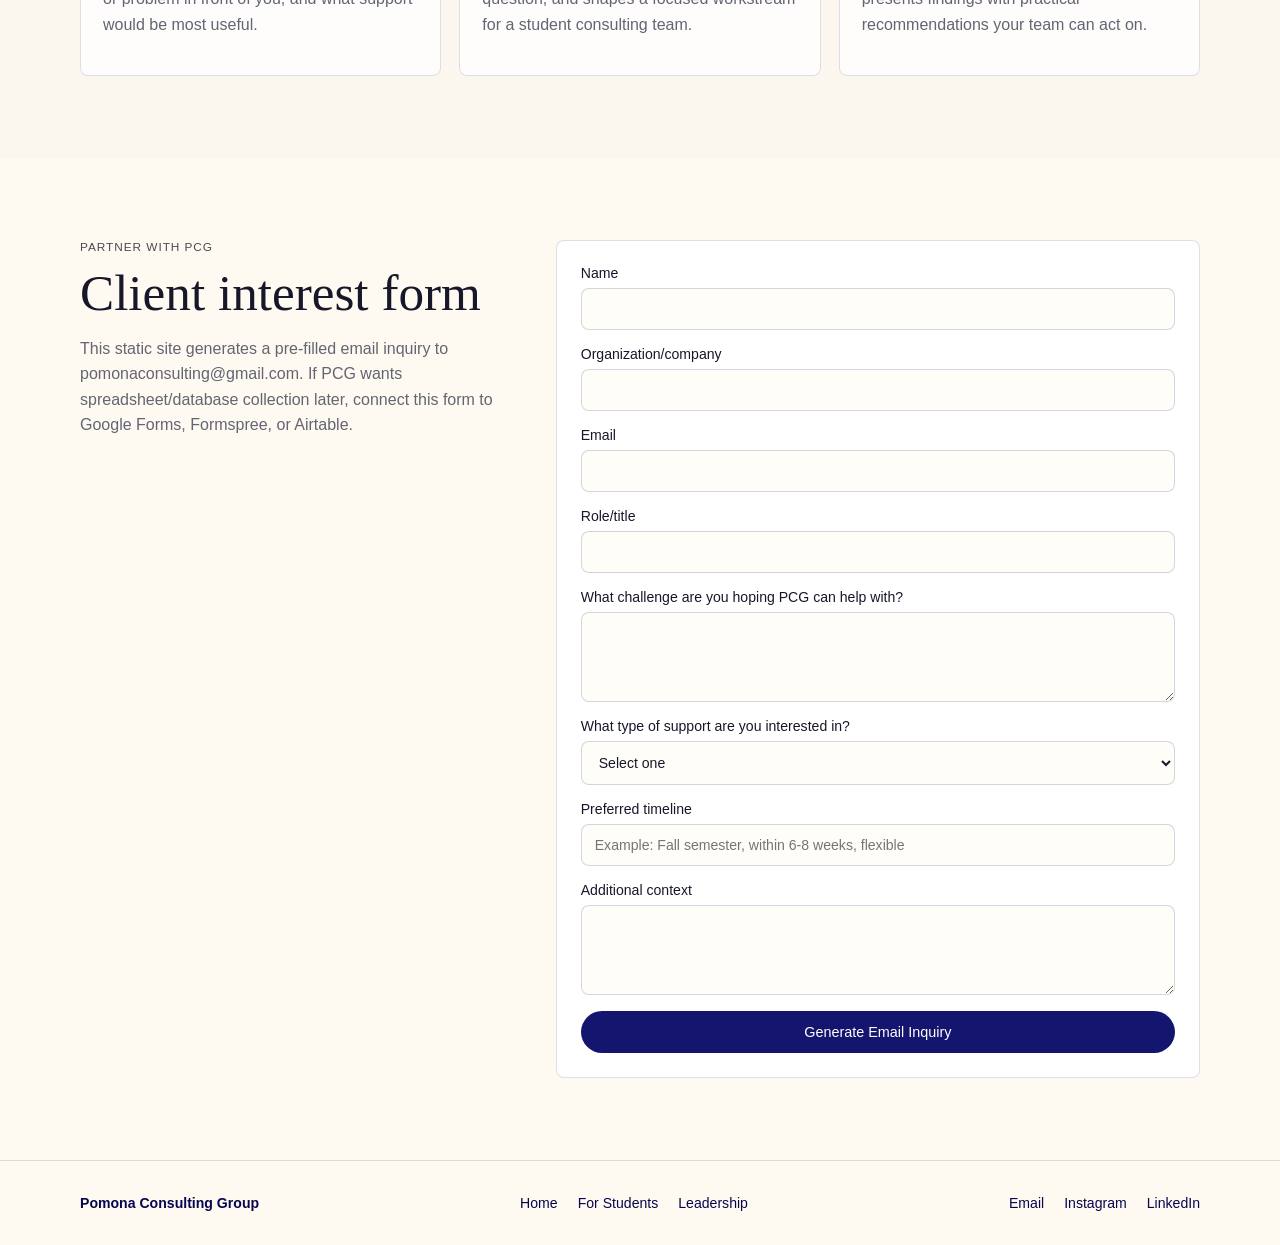
==== commit 47f73740: "Refine site imagery and student navigation" ====
--- a/clients.html
+++ b/clients.html
@@ -15,10 +15,10 @@
     <header class="site-header site-header--solid" data-header>
       <nav class="nav" aria-label="Primary navigation">
         <a class="nav__brand" href="index.html" aria-label="Pomona Consulting Group home"><img src="assets/pcg-logo.png" alt="Pomona Consulting Group"></a>
-        <div class="nav__links"><a class="nav__link" href="index.html">Home</a><a class="nav__link" href="students.html">For Students</a><a class="nav__link is-active" href="clients.html">For Clients</a><a class="nav__link" href="leadership.html">Leadership</a></div>
+        <div class="nav__links"><a class="nav__link" href="index.html">Home</a><div class="nav__item nav__item--dropdown"><a class="nav__link" href="students.html">For Students</a><div class="nav__dropdown" aria-label="For Students submenu"><a href="students.html">Overview</a><a href="recruiting.html">Application Timeline</a><a href="events.html">Workshops & Events</a></div></div><a class="nav__link is-active" href="clients.html">For Clients</a><a class="nav__link" href="leadership.html">Leadership</a></div>
         <button class="nav__toggle" type="button" data-menu-toggle aria-label="Open menu"><span></span><span></span></button>
       </nav>
-      <div class="mobile-menu" data-mobile-menu><a href="index.html">Home</a><a href="students.html">For Students</a><a href="clients.html">For Clients</a><a href="leadership.html">Leadership</a></div>
+      <div class="mobile-menu" data-mobile-menu><a href="index.html">Home</a><a href="students.html">For Students</a><a href="recruiting.html">Application Timeline</a><a href="events.html">Workshops & Events</a><a href="clients.html">For Clients</a><a href="leadership.html">Leadership</a></div>
     </header>
 
     <main>
--- a/styles.css
+++ b/styles.css
@@ -141,9 +141,52 @@
   gap: 22px;
 }
 
+.nav__item {
+  position: relative;
+  display: flex;
+  align-items: center;
+}
+
 .nav__link {
   font-size: 0.9rem;
   opacity: 0.92;
+}
+
+.nav__dropdown {
+  position: absolute;
+  top: calc(100% + 14px);
+  left: 50%;
+  min-width: 220px;
+  display: grid;
+  gap: 6px;
+  padding: 10px;
+  border: 1px solid var(--line);
+  border-radius: var(--radius);
+  background: rgba(255, 250, 241, 0.96);
+  box-shadow: 0 20px 50px rgba(25, 22, 8, 0.12);
+  opacity: 0;
+  pointer-events: none;
+  transform: translate(-50%, -6px);
+  transition: opacity 180ms ease, transform 180ms ease;
+}
+
+.nav__dropdown a {
+  padding: 10px 12px;
+  border-radius: 8px;
+  color: var(--ink);
+  font-size: 0.86rem;
+  white-space: nowrap;
+}
+
+.nav__dropdown a:hover {
+  background: rgba(217, 184, 93, 0.16);
+}
+
+.nav__item--dropdown:hover .nav__dropdown,
+.nav__item--dropdown:focus-within .nav__dropdown {
+  opacity: 1;
+  pointer-events: auto;
+  transform: translate(-50%, 0);
 }
 
 .nav__link.is-active {
@@ -231,8 +274,8 @@
 
 .hero--students {
   background:
-    linear-gradient(135deg, rgba(6, 6, 79, 0.54), rgba(184, 111, 82, 0.26)),
-    url("assets/photos/students-hero.jpg") center 58%/cover;
+    linear-gradient(135deg, rgba(6, 6, 79, 0.42), rgba(184, 111, 82, 0.18)),
+    url("assets/photos/students-hero-building.jpg") center 56%/cover;
 }
 
 .hero--clients {
@@ -415,30 +458,75 @@
 .logo-track {
   display: flex;
   width: max-content;
-  gap: 16px;
-  animation: marquee 52s linear infinite;
+  gap: 64px;
+  align-items: center;
+  animation: marquee 54s linear infinite;
 }
 
 .logo-card {
-  width: 188px;
-  height: 112px;
+  width: 250px;
+  height: 146px;
   display: grid;
   place-items: center;
-  padding: 18px;
-  border: 1px solid rgba(4, 0, 80, 0.1);
-  border-radius: var(--radius);
-  background: var(--white);
-  box-shadow: 0 10px 28px rgba(25, 22, 8, 0.05);
+  padding: 0;
 }
 
 .logo-card--wide {
-  width: 250px;
+  width: 340px;
+}
+
+.logo-card--tall {
+  width: 190px;
 }
 
 .logo-card img {
   max-width: 100%;
-  max-height: 76px;
+  max-height: 112px;
   object-fit: contain;
+}
+
+.logo-card--wide img {
+  max-width: 100%;
+  max-height: 108px;
+}
+
+.logo-card--tall img,
+.logo-card--seal img,
+.logo-card--remax img {
+  max-height: 132px;
+}
+
+.logo-card--matriark img,
+.logo-card--student-life img,
+.logo-card--crew img,
+.logo-card--mouthfuel img,
+.logo-card--projexon img {
+  max-width: 98%;
+}
+
+.logo-card--matriark img {
+  max-height: 110px;
+}
+
+.logo-card--student-life img {
+  max-height: 98px;
+}
+
+.logo-card--mouthfuel img {
+  max-height: 96px;
+}
+
+.logo-card--projexon img {
+  max-height: 112px;
+}
+
+.logo-card--lg img,
+.logo-card--boys-girls img {
+  max-height: 124px;
+}
+
+.logo-card--access img {
+  max-height: 130px;
 }
 
 .metrics {
@@ -456,6 +544,7 @@
   border-radius: var(--radius);
   overflow: hidden;
   box-shadow: 0 24px 70px rgba(25, 22, 8, 0.14);
+  background: #f7efe1;
 }
 
 .metrics__photo img {
@@ -464,6 +553,19 @@
   min-height: 520px;
   object-fit: cover;
   object-position: center 30%;
+}
+
+.metrics__photo--full {
+  min-height: 560px;
+  display: grid;
+  place-items: center;
+}
+
+.metrics__photo--full img {
+  min-height: 0;
+  height: auto;
+  max-height: 560px;
+  object-fit: contain;
 }
 
 .metrics__content h2 {
@@ -537,10 +639,11 @@
 
 .preview-card__image {
   width: calc(100% + 60px);
-  height: 190px;
+  height: 236px;
   margin: -30px -30px 24px;
   overflow: hidden;
   border-bottom: 1px solid rgba(4, 0, 80, 0.1);
+  background: #f7efe1;
 }
 
 .preview-card__image img {
@@ -550,11 +653,11 @@
 }
 
 .preview-card--students .preview-card__image img {
+  object-position: center 48%;
+}
+
+.preview-card--clients .preview-card__image img {
   object-position: center 42%;
-}
-
-.preview-card--clients .preview-card__image img {
-  object-position: center 36%;
 }
 
 .leadership-teaser {
@@ -575,14 +678,32 @@
   grid-template-columns: repeat(3, 1fr);
   gap: 12px;
   min-height: 330px;
+  align-self: center;
 }
 
 .portrait-stack div {
-  border-radius: var(--radius);
-  background:
-    linear-gradient(160deg, rgba(255, 255, 255, 0.18), rgba(255, 255, 255, 0.04)),
-    url("assets/photos/leadership-team.jpg") center 35%/cover;
+  display: flex;
+  align-items: center;
+  justify-content: center;
+  border-radius: var(--radius);
+  background: rgba(255, 255, 255, 0.08);
   box-shadow: inset 0 0 0 1px rgba(255, 255, 255, 0.16);
+  overflow: hidden;
+}
+
+.portrait-stack img {
+  width: 100%;
+  height: 100%;
+  object-fit: cover;
+  object-position: center 24%;
+}
+
+.portrait-stack div:nth-child(2) img {
+  object-position: center center;
+}
+
+.portrait-stack div:nth-child(3) img {
+  object-position: center 18%;
 }
 
 .portrait-stack div:nth-child(2) {
@@ -628,6 +749,10 @@
 
 .photo-card--top img {
   object-position: center 24%;
+}
+
+.photo-card--students-team img {
+  object-position: center 34%;
 }
 
 .photo-card--presentation img {
@@ -742,7 +867,7 @@
 
 .journey-card {
   position: relative;
-  min-height: 330px;
+  min-height: 350px;
   display: flex;
   flex-direction: column;
   justify-content: space-between;
@@ -759,7 +884,7 @@
   position: absolute;
   left: 24px;
   right: 24px;
-  top: 70px;
+  top: 84px;
   height: 1px;
   background: linear-gradient(90deg, var(--gold), transparent);
 }
@@ -771,11 +896,18 @@
 }
 
 .journey-card span {
+  min-height: 34px;
+  display: flex;
+  align-items: flex-start;
   color: var(--sage-dark);
   font-size: 0.78rem;
   font-weight: 800;
   letter-spacing: 0.08em;
   text-transform: uppercase;
+}
+
+.journey-card div {
+  margin-top: 18px;
 }
 
 .journey-card p {
@@ -835,6 +967,27 @@
   width: auto;
 }
 
+.interest-choice-panel {
+  display: grid;
+  justify-items: center;
+  gap: 10px;
+  padding: 14px;
+  border: 1px solid rgba(4, 0, 80, 0.08);
+  border-radius: var(--radius);
+  background: #fbf7ef;
+}
+
+.interest-choice-panel .eyebrow {
+  width: min(420px, 100%);
+  margin-bottom: 0;
+  color: var(--sage-dark);
+}
+
+.check-grid--stack {
+  width: min(420px, 100%);
+  grid-template-columns: 1fr;
+}
+
 .instagram-grid {
   display: grid;
   grid-template-columns: 0.8fr 1.2fr;
@@ -862,16 +1015,22 @@
   overflow: hidden;
 }
 
-.post-card:nth-child(2) {
+.post-card--events {
   background:
     linear-gradient(to top, rgba(6, 6, 79, 0.7), transparent 70%),
-    url("assets/photos/home-students-preview.jpg") center/cover;
-}
-
-.post-card:nth-child(3) {
+    url("assets/photos/follow-events.jpg") center 44%/cover;
+}
+
+.post-card--presentation {
   background:
     linear-gradient(to top, rgba(6, 6, 79, 0.7), transparent 70%),
-    url("assets/photos/clients-boba.jpg") center/cover;
+    url("assets/photos/follow-presentation.jpg") center 40%/cover;
+}
+
+.post-card--recruiting {
+  background:
+    linear-gradient(to top, rgba(6, 6, 79, 0.7), transparent 70%),
+    url("assets/photos/follow-recruiting.jpg") center 44%/cover;
 }
 
 .form-panel {
@@ -1063,6 +1222,11 @@
     min-height: 340px;
   }
 
+  .metrics__photo--full img {
+    min-height: 0;
+    max-height: 440px;
+  }
+
   .journey-grid,
   .directors-row,
   .directors-row--center {
@@ -1127,19 +1291,35 @@
 
   .preview-card__image {
     width: calc(100% + 44px);
+    height: 210px;
     margin: -22px -22px 20px;
   }
 
   .logo-card {
-    width: 156px;
-    height: 96px;
+    width: 190px;
+    height: 112px;
   }
 
   .logo-card--wide {
-    width: 198px;
+    width: 250px;
+  }
+
+  .logo-card--tall {
+    width: 142px;
   }
 
   .logo-card img {
-    max-height: 66px;
-  }
-}
+    max-height: 86px;
+  }
+
+  .logo-card--wide img {
+    max-height: 80px;
+  }
+
+  .logo-card--tall img,
+  .logo-card--seal img,
+  .logo-card--remax img,
+  .logo-card--access img {
+    max-height: 102px;
+  }
+}
